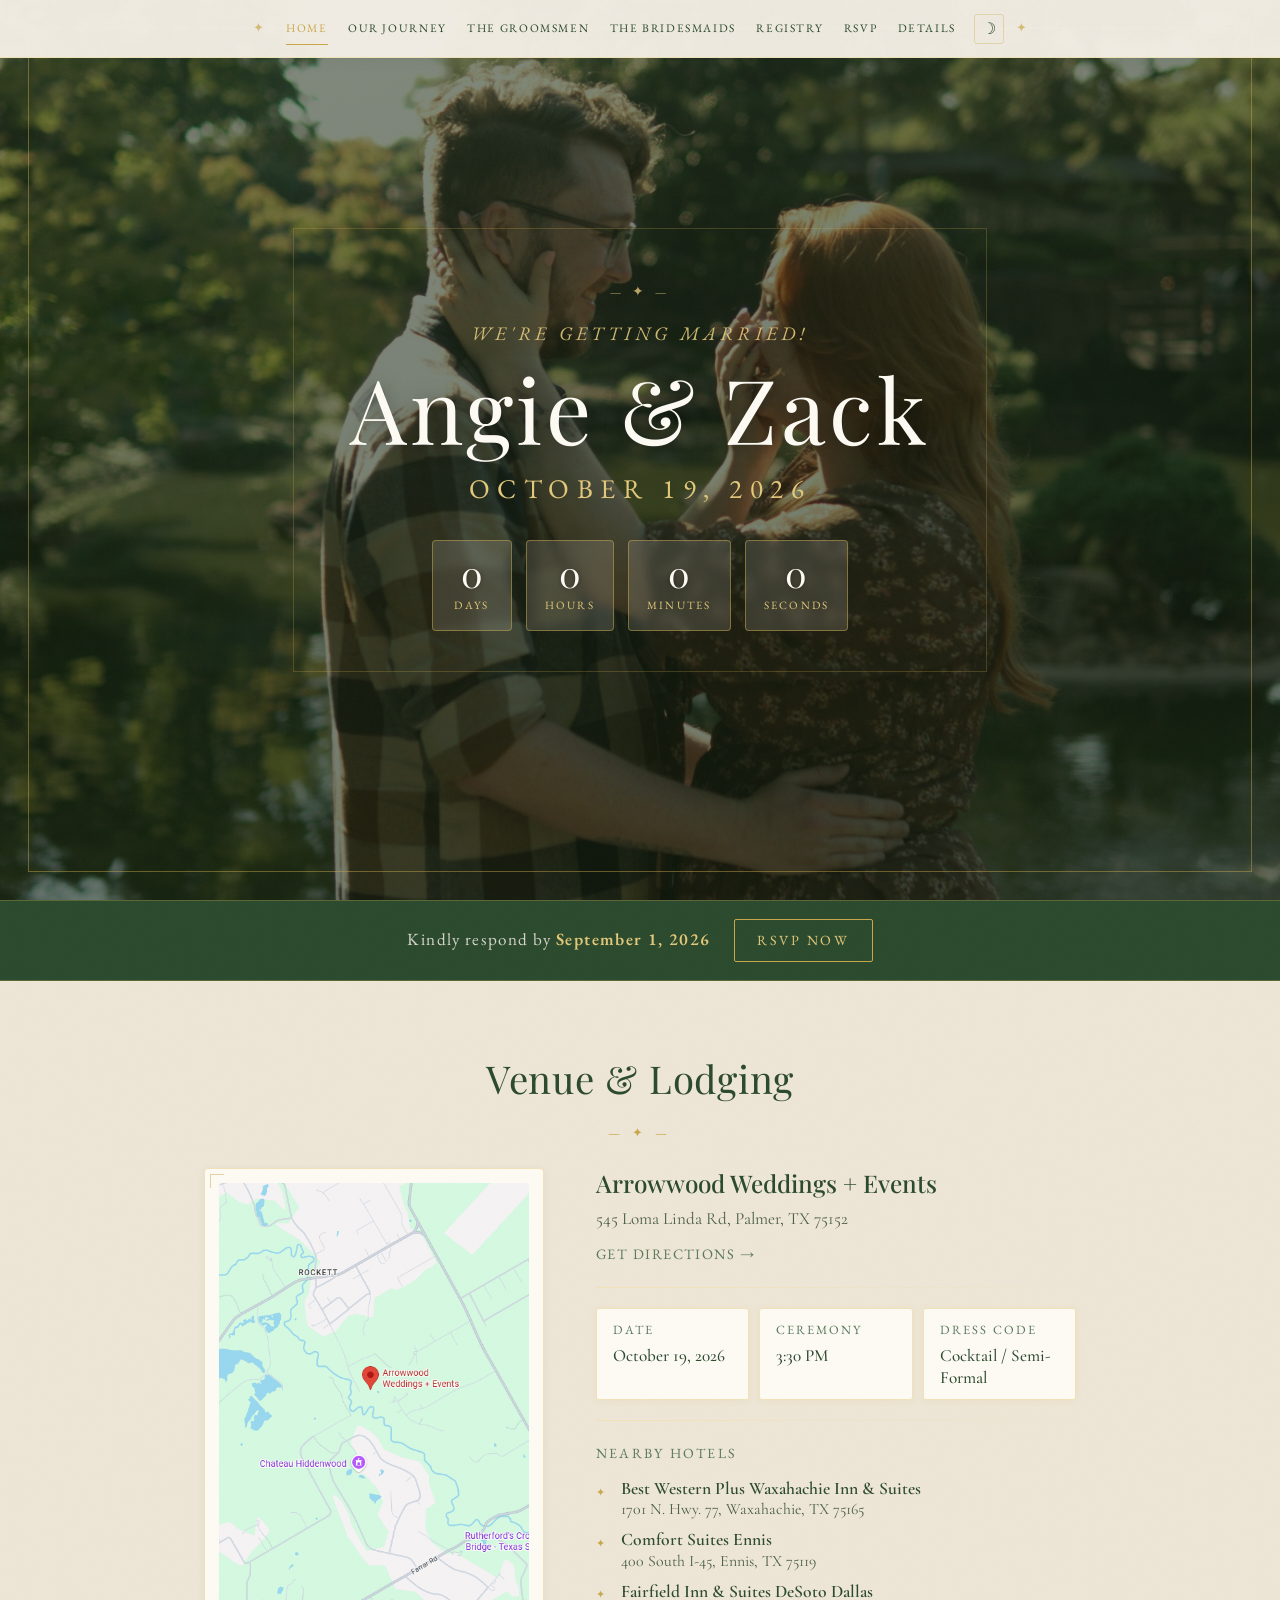
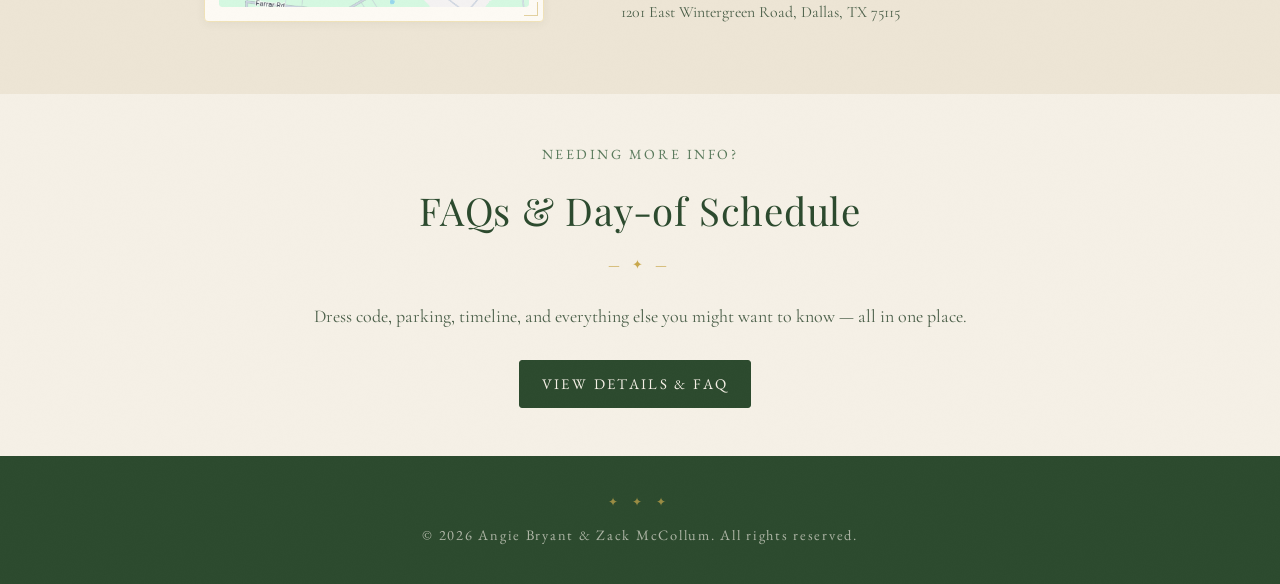
==== index.html @ 4ee0bdac "Add files via upload" ====
<!DOCTYPE html>
<html lang="en">
<head>
  <meta charset="UTF-8">
  <meta name="viewport" content="width=device-width, initial-scale=1.0">
  <link rel="icon" href="data:image/svg+xml,%3Csvg xmlns='http://www.w3.org/2000/svg' viewBox='0 0 32 32'%3E%3Crect x='9' y='9' width='14' height='14' rx='1' transform='rotate(45 16 16)' fill='%23C9A84C'/%3E%3C/svg%3E" type="image/svg+xml">

  <title>Angie &amp; Zack — Home</title>
  <script>try{var s=localStorage.getItem("theme"),q=window.matchMedia("(prefers-color-scheme: dark)").matches?"dark":"light";document.documentElement.setAttribute("data-theme",s||q);}catch(e){}</script>
  <link rel="stylesheet" href="style.css">
  <script src="script.js" defer></script>
</head>
<body>
  <!-- Navigation -->
    <nav id="main-nav">
    <button class="nav-hamburger" id="nav-hamburger" aria-label="Open menu" aria-expanded="false">
      <span></span><span></span><span></span>
    </button>
    <div class="nav-links" id="nav-links">
      <a href="index.html" class="active">Home</a>
      <a href="our-journey.html">Our Journey</a>
      <a href="groomsmen.html">The Groomsmen</a>
      <a href="bridesmaids.html">The Bridesmaids</a>
      <a href="registry.html">Registry</a>
      <a href="rsvp.html">RSVP</a>
      <a href="details.html">Details</a>
    </div>
  </nav>

  <!-- Hero Section -->
  <section class="hero" style="background-image: url('Images/Main-Page.jpg');">
    <div class="hero-content">
      <h3>We're Getting Married!</h3>
      <h1>Angie &amp; Zack</h1>
      <h2>October 19, 2026</h2>
      <div class="countdown" data-countdown="2026-10-19T12:00:00-06:00">
        <div class="countdown-item"><span>0</span><small>Days</small></div>
        <div class="countdown-item"><span>0</span><small>Hours</small></div>
        <div class="countdown-item"><span>0</span><small>Minutes</small></div>
        <div class="countdown-item"><span>0</span><small>Seconds</small></div>
      </div>
    </div>
  </section>

  <!-- RSVP Nudge Banner -->
  <section class="rsvp-nudge reveal-on-scroll">
    <span class="rsvp-nudge-text">Kindly respond by <strong>September 1, 2026</strong></span>
    <a href="rsvp.html" class="rsvp-nudge-btn">RSVP Now</a>
  </section>

  <!-- Venue & Lodging Section -->
  <section class="section first-after-hero">
    <h2 class="section-title">Venue &amp; Lodging</h2>
    <div class="venue-container">

      <!-- Map -->
      <div class="venue-map reveal-on-scroll">
        <a href="https://www.google.com/maps/place/Arrowwood+Weddings+%2B+Events/@32.4610241,-96.7617876,17z/data=!4m6!3m5!1s0x864eeb15244c5e1d:0x95e11e4c4afe25a6!8m2!3d32.4610241!4d-96.7592127!16s%2Fg%2F11f8gkkggd?entry=ttu&g_ep=EgoyMDI1MTIwMi4wIKXMDSoASAFQAw%3D%3D" target="_blank" rel="noopener noreferrer">
          <img src="Images/Arrowwood-google-map.png" alt="Arrowwood Weddings + Events Map">
        </a>
      </div>

      <!-- Info -->
      <div class="venue-info">

        <!-- Venue name + address block -->
        <div class="venue-address-block reveal-on-scroll">
          <p class="venue-name">Arrowwood Weddings + Events</p>
          <p class="venue-address">545 Loma Linda Rd, Palmer, TX 75152</p>
          <a class="venue-directions" href="https://www.google.com/maps/place/Arrowwood+Weddings+%2B+Events/@32.4610241,-96.7617876,17z/data=!4m6!3m5!1s0x864eeb15244c5e1d:0x95e11e4c4afe25a6!8m2!3d32.4610241!4d-96.7592127!16s%2Fg%2F11f8gkkggd?entry=ttu&g_ep=EgoyMDI1MTIwMi4wIKXMDSoASAFQAw%3D%3D" target="_blank" rel="noopener noreferrer">Get Directions →</a>
        </div>

        <div class="venue-divider"></div>

        <!-- Quick-info pills -->
        <div class="venue-pills reveal-on-scroll">
          <div class="venue-pill">
            <span class="venue-pill-label">Date</span>
            <span class="venue-pill-value">October 19, 2026</span>
          </div>
          <div class="venue-pill">
            <span class="venue-pill-label">Ceremony</span>
            <span class="venue-pill-value">3:30 PM</span>
          </div>
          <div class="venue-pill">
            <span class="venue-pill-label">Dress Code</span>
            <span class="venue-pill-value">Cocktail / Semi-Formal</span>
          </div>
        </div>

        <div class="venue-divider"></div>

        <!-- Lodging -->
        <div class="reveal-on-scroll">
          <p class="venue-lodging-heading">Nearby Hotels</p>
          <ul class="lodging-list">
            <li><strong><a href="https://www.bestwestern.com/en_US/book/hotel-rooms.44698.html?iata=00170260&ssob=PSBM00199G&cid=PSBM00199G:google:Conversion_National_X_US_Google_BW_BW_BR_X_Consolidated_En_District5_TX_Primary:best%20western%20plus%20waxahachie%20inn%20%26%20suites&gclsrc=aw.ds&gad_source=1&gad_campaignid=21226518934&gbraid=0AAAAAD-tl1hQ0hjczZ_q8GGsvb0soOebE&gclid=Cj0KCQjw1ZjOBhCmARIsADDuFTBlnRpzpNIwo07-kJjhLWLzqJIK8FgcUiiLyhSb31mb3SZ5PO3JiVwaAhOpEALw_wcB" target="_blank" rel="noopener noreferrer">Best Western Plus Waxahachie Inn &amp; Suites</a></strong><span class="lodging-address">1701 N. Hwy. 77, Waxahachie, TX 75165</span></li>
            <li><strong><a href="https://www.choicehotels.com/texas/ennis/comfort-suites-hotels/txa54?gad_campaignid=22193625516&gad_source=1&gal=undefined&gclid=Cj0KCQjw1ZjOBhCmARIsADDuFTDCRQBfKruBmAhdIc8vo8Jh89C2TajxkvKu5rK1HDcD_XoWZXB74ZcaArUOEALw_wcB&gmp=MetaAd&gpa=GPADSMFLX&hmGUID=61ca8c9c-d081-4acc-b399-5b5ab8f36904&mc=HAGOHPUS&meta=PMFGPADUSSMFLX_TXA54_localuniversal_US_1_desktop_2026-03-30_default_22193625516__paid&pmf=hpagoogle&product=localuniversal&adults=2&checkInDate=2026-03-30&checkOutDate=2026-03-31&ratePlanCode=SMFLX" target="_blank" rel="noopener noreferrer">Comfort Suites Ennis</a></strong><span class="lodging-address">400 South I‑45, Ennis, TX 75119</span></li>
            <li><strong><a href="https://www.marriott.com/en-us/hotels/dalef-fairfield-inn-and-suites-desoto-dallas-south/overview/?scid=f2ae0541-1279-4f24-b197-a979c79310b0" target="_blank" rel="noopener noreferrer">Fairfield Inn &amp; Suites DeSoto Dallas</a></strong><span class="lodging-address">1201 East Wintergreen Road, Dallas, TX 75115</span></li>
          </ul>
        </div>

      </div>
    </div>
  </section>

  <!-- Details CTA -->
  <section class="section reveal-on-scroll" style="text-align:center; padding: 48px 24px;">
    <p style="font-family:var(--font-accent);font-size:0.78rem;letter-spacing:0.18em;text-transform:uppercase;color:var(--forest-light);margin:0 0 10px;">Needing more info?
    
    </p>
    <h2 class="section-title" style="margin-bottom:0;">FAQs &amp; Day-of Schedule</h2>
    <p style="max-width:800px;margin:16px auto 28px;color:var(--ink-soft);font-size:1rem;line-height:1.8;">Dress code, parking, timeline, and everything else you might want to know — all in one place.</p>
    <a href="details.html" class="btn">View Details &amp; FAQ</a>
  </section>

  <!-- Footer -->
  <footer>
    © 2026 Angie Bryant &amp; Zack McCollum. All rights reserved.
  </footer>
  <button class="back-to-top" id="back-to-top" aria-label="Back to top">&#8679;</button>
</body>
</html>
---- style.css ----
/* ═══════════════════════════════════════════════════════════════
   Angie & Zack — Redesigned Style Sheet
   Aesthetic: Vintage Botanical Wedding · Art Deco · Ivory & Forest
   ═══════════════════════════════════════════════════════════════ */

/* ── Google Fonts ─────────────────────────────────────────────── */
@import url('https://fonts.googleapis.com/css2?family=Cormorant+Garamond:ital,wght@0,300;0,400;0,500;0,600;1,300;1,400;1,500&family=Playfair+Display:ital,wght@0,400;0,500;1,400;1,500&family=EB+Garamond:ital,wght@0,400;0,500;1,400&display=swap');

/* ── Design Tokens ────────────────────────────────────────────── */
:root {
  /* Core palette — matches invite */
  --ivory:        #F5F0E6;
  --ivory-mid:    #EDE5D5;
  --ivory-deep:   #E2D9C4;
  --forest:       #2C4A2E;
  --forest-mid:   #3A5F3C;
  --forest-light: #5A7A5C;
  --sage:         #8AA68C;
  --sage-pale:    #C2D4C3;
  --gold:         #C9A84C;
  --gold-light:   #E2C87A;
  --gold-pale:    #F0E2B8;
  --ink:          #22321E;
  --ink-soft:     #4A5E48;
  --white:        #FDFAF4;

  /* Typography */
  --font-display: 'Playfair Display', Georgia, serif;
  --font-body:    'Cormorant Garamond', Georgia, serif;
  --font-accent:  'EB Garamond', Georgia, serif;

  /* Memory grid cell size */
  --mem: clamp(105px, 11vw, 145px);
}

/* ── Theme Transition ─────────────────────────────────────────── */
html.theme-transitioning body,
html.theme-transitioning nav,
html.theme-transitioning .nav-links,
html.theme-transitioning footer,
html.theme-transitioning .rsvp-nudge,
html.theme-transitioning .section,
html.theme-transitioning .venue-pill,
html.theme-transitioning .venue-map,
html.theme-transitioning .profile-img-frame,
html.theme-transitioning .back-to-top,
html.theme-transitioning .person-card,
html.theme-transitioning .feature-card,
html.theme-transitioning .memory-cell,
html.theme-transitioning .registry-iframe-container,
html.theme-transitioning .info-bubble,
html.theme-transitioning .faq-item,
html.theme-transitioning .countdown-item,
html.theme-transitioning .hero,
html.theme-transitioning .hero::before {
  transition: background 0.4s ease, color 0.4s ease,
              border-color 0.4s ease, box-shadow 0.4s ease !important;
}

/* ── Dark Mode Tokens ─────────────────────────────────────────── */
html[data-theme="dark"] {
  --ivory:        #1A1F1A;
  --ivory-mid:    #212621;
  --ivory-deep:   #272D27;
  --forest:       #A8C5AA;
  --forest-mid:   #8DAF8F;
  --forest-light: #7A9E7C;
  --sage:         #5A7A5C;
  --sage-pale:    #2E3E2F;
  --gold:         #C9A84C;
  --gold-light:   #E2C87A;
  --gold-pale:    #3A3020;
  --ink:          #E8E4D8;
  --ink-soft:     #B8B0A0;
  --white:        #222822;
}

/* Dark mode nav background */
html[data-theme="dark"] nav {
  background: rgba(26, 31, 26, 0.97);
}
html[data-theme="dark"] .nav-links {
  background: rgba(26, 31, 26, 0.99);
}
html[data-theme="dark"] nav::before {
  color: var(--forest);
}
html[data-theme="dark"] .nav-hamburger span {
  background: var(--forest);
}
html[data-theme="dark"] .hero::before {
  background: linear-gradient(160deg, rgba(10,16,10,0.65) 0%, rgba(6,10,6,0.72) 100%);
}
html[data-theme="dark"] footer {
  background: #111411;
}
html[data-theme="dark"] .rsvp-nudge {
  background: #111411;
  border-color: rgba(201, 168, 76, 0.2);
}
html[data-theme="dark"] .venue-pill,
html[data-theme="dark"] .venue-map,
html[data-theme="dark"] .profile-img-frame {
  background: var(--white);
}
html[data-theme="dark"] .back-to-top {
  background: var(--white);
  border-color: rgba(201, 168, 76, 0.35);
}
html[data-theme="dark"] .back-to-top:hover {
  background: var(--gold);
  color: #1A1F1A;
}

/* Keep hero text ivory in dark mode — unaffected by token overrides */
html[data-theme="dark"] .hero,
html[data-theme="dark"] .hero h1,
html[data-theme="dark"] .hero h2,
html[data-theme="dark"] .hero h3,
html[data-theme="dark"] .hero .hero-content::before,
html[data-theme="dark"] .countdown-item span {
  color: #F5F0E6;
}
html[data-theme="dark"] .hero h2,
html[data-theme="dark"] .hero h3,
html[data-theme="dark"] .hero .hero-content::before {
  color: var(--gold-light);
}

/* ── Dark Mode Toggle Button ──────────────────────────────────── */
.theme-toggle {
  background: none;
  border: 1px solid rgba(201, 168, 76, 0.35);
  border-radius: 3px;
  cursor: pointer;
  width: 30px;
  height: 30px;
  display: flex;
  align-items: center;
  justify-content: center;
  color: var(--forest);
  font-size: 0.9rem;
  transition: background 0.2s, color 0.2s, border-color 0.2s;
  flex-shrink: 0;
  padding: 0;
  margin-left: 8px;
}
.theme-toggle:hover {
  background: var(--gold-pale);
  border-color: var(--gold);
  color: var(--gold);
}
@media (max-width: 820px) {
  .theme-toggle { order: 3; }
}

/* ── Reset & Base ─────────────────────────────────────────────── */
*, *::before, *::after { box-sizing: border-box; }

html, body {
  margin: 0; padding: 0;
  background: var(--ivory);
  color: var(--ink);
  font-family: var(--font-body);
  font-size: 18px;
  line-height: 1.75;
}

/* Subtle paper texture overlay on body */
body::before {
  content: '';
  position: fixed;
  inset: 0;
  background-image:
    url("data:image/svg+xml,%3Csvg xmlns='http://www.w3.org/2000/svg' width='300' height='300'%3E%3Cfilter id='n'%3E%3CfeTurbulence type='fractalNoise' baseFrequency='0.9' numOctaves='4' stitchTiles='stitch'/%3E%3CfeColorMatrix type='saturate' values='0'/%3E%3C/filter%3E%3Crect width='300' height='300' filter='url(%23n)' opacity='0.03'/%3E%3C/svg%3E");
  pointer-events: none;
  z-index: 999;
  opacity: 0.4;
}

/* ── Botanical SVG Decorators (reusable via pseudo-elements) ──── */
/* Thin gold rule used throughout */
.gold-rule {
  display: block;
  width: 180px;
  height: 1px;
  background: linear-gradient(to right, transparent, var(--gold), transparent);
  margin: 0 auto;
}

/* ── Navigation ───────────────────────────────────────────────── */
nav {
  position: fixed;
  top: 0; left: 0; right: 0;
  display: flex;
  gap: 0;
  align-items: center;
  justify-content: center;
  padding: 0 20px;
  height: 58px;
  background: rgba(245, 240, 230, 0.96);
  border-bottom: 1px solid var(--gold-pale);
  z-index: 50;
  box-shadow: 0 2px 16px rgba(44, 74, 46, 0.08);
}

/* Decorative vine motif flanking nav */
nav::before, nav::after {
  content: '✦';
  color: var(--gold);
  font-size: 0.7rem;
  opacity: 0.7;
  flex-shrink: 0;
  padding: 0 12px;
}

/* Desktop: hide the hamburger */
.nav-hamburger { display: none; }

/* Nav links wrapper — desktop: inline flex */
.nav-links {
  display: flex;
  align-items: center;
  gap: 0;
}

nav a {
  color: var(--forest);
  text-decoration: none;
  font-family: var(--font-accent);
  font-size: clamp(0.62rem, 0.9vw, 0.82rem);
  letter-spacing: 0.14em;
  text-transform: uppercase;
  padding: 8px clamp(4px, 0.8vw, 14px);
  transition: color 0.2s ease;
  position: relative;
  white-space: nowrap;
}

nav a::after {
  content: '';
  position: absolute;
  bottom: 2px;
  left: clamp(4px, 0.8vw, 14px);
  right: clamp(4px, 0.8vw, 14px);
  height: 1px;
  background: var(--gold);
  transform: scaleX(0);
  transition: transform 0.25s ease;
  transform-origin: center;
}

nav a:hover { color: var(--gold); }
nav a:hover::after { transform: scaleX(1); }
nav a.active { color: var(--gold); }
nav a.active::after { transform: scaleX(1); }

/* ── Hamburger Button ─────────────────────────────────────────── */
.nav-hamburger {
  background: none;
  border: none;
  cursor: pointer;
  padding: 6px;
  flex-direction: column;
  gap: 5px;
  z-index: 60;
}

.nav-hamburger span {
  display: block;
  width: 24px;
  height: 1.5px;
  background: var(--forest);
  transition: transform 0.3s ease, opacity 0.3s ease, background 0.2s;
  transform-origin: center;
}

.nav-hamburger[aria-expanded="true"] span:nth-child(1) {
  transform: translateY(6.5px) rotate(45deg);
}
.nav-hamburger[aria-expanded="true"] span:nth-child(2) {
  opacity: 0;
}
.nav-hamburger[aria-expanded="true"] span:nth-child(3) {
  transform: translateY(-6.5px) rotate(-45deg);
}

/* ── Mobile Nav ───────────────────────────────────────────────── */
@media (max-width: 820px) {
  /* Hide flanking ornaments on mobile — they push layout */
  nav::before, nav::after { display: none; }

  /* Nav becomes a positioning container */
  nav {
    justify-content: space-between;
    padding: 0 18px;
  }

  /* Logo / brand name in place of ornaments */
  nav::before {
    display: block;
    content: 'A & Z';
    font-family: var(--font-display);
    font-size: 1rem;
    color: var(--forest);
    letter-spacing: 0.12em;
    padding: 0;
    opacity: 1;
  }

  /* Show hamburger */
  .nav-hamburger {
    display: flex;
    order: 2;
  }

  /* Links panel — hidden by default, slides down */
  .nav-links {
    display: flex;
    flex-direction: column;
    align-items: center;
    gap: 0;
    position: absolute;
    top: 58px;
    left: 0; right: 0;
    background: rgba(245, 240, 230, 0.98);
    border-bottom: 1px solid var(--gold-pale);
    box-shadow: 0 8px 24px rgba(44, 74, 46, 0.12);
    max-height: 0;
    overflow: hidden;
    transition: max-height 0.35s ease;
    padding: 0 18px;
  }

  .nav-links.open {
    max-height: 480px;
    padding: 8px 18px 14px;
  }

  nav a {
    width: 100%;
    padding: 8px 0;
    font-size: 0.88rem;
    border-bottom: 1px solid var(--gold-pale);
    text-align: center !important;
    display: block;
  }

  nav a:last-child { border-bottom: none; }

  nav a::after {
    bottom: 8px;
    left: 50%;
    right: auto;
    transform: scaleX(0) translateX(-50%);
    transform-origin: center;
    width: 60%;
  }

  nav a:hover::after,
  nav a.active::after {
    transform: scaleX(1) translateX(-50%);
  }
}

/* ── Hero Section ─────────────────────────────────────────────── */
.hero {
  position: relative;
  min-height: 100vh;
  background-position: center 20%;
  background-size: cover;
  background-repeat: no-repeat;
  display: flex;
  align-items: center;
  justify-content: center;
  color: var(--white);
  text-align: center;
  overflow: hidden;
}

/* Darkened overlay — warm tinted, not flat black */
.hero::before {
  content: '';
  position: absolute;
  inset: 0;
  background: linear-gradient(
    160deg,
    rgba(28, 44, 20, 0.55) 0%,
    rgba(20, 32, 14, 0.62) 100%
  );
  z-index: 1;
}

/* Decorative geometric gold border — matches invite's beveled frame */
.hero::after {
  content: '';
  position: absolute;
  inset: 28px;
  border: 1px solid rgba(201, 168, 76, 0.45);
  z-index: 2;
  pointer-events: none;
}

.hero .hero-content {
  position: relative;
  z-index: 3;
  padding: 24px 40px;
  /* Inner refined box — double-border art deco frame */
  outline: 1px solid rgba(201, 168, 76, 0.25);
  outline-offset: 16px;
}

/* Small decorative label above names */
.hero h3 {
  font-family: var(--font-accent);
  font-weight: 400;
  font-style: italic;
  font-size: clamp(0.85rem, 1.5vw, 1.1rem);
  letter-spacing: 0.22em;
  text-transform: uppercase;
  margin: 0 0 10px;
  color: var(--gold-light);
  opacity: 0.9;
}

/* Main couple name */
.hero h1 {
  font-family: var(--font-display);
  font-weight: 400;
  font-size: clamp(2.8rem, 7vw, 6.5rem);
  letter-spacing: 0.04em;
  margin: 0 0 10px;
  line-height: 1.05;
  text-shadow: 0 2px 20px rgba(0,0,0,0.35);
}

/* Date / subheading */
.hero h2 {
  font-family: var(--font-accent);
  font-weight: 400;
  font-size: clamp(1rem, 2.2vw, 1.5rem);
  letter-spacing: 0.28em;
  text-transform: uppercase;
  margin: 0;
  color: var(--gold-light);
}

/* Gold divider between names and date */
.hero .hero-content::before {
  content: '— ✦ —';
  display: block;
  color: var(--gold-light);
  font-size: 0.75rem;
  letter-spacing: 0.3em;
  margin: 12px 0;
  opacity: 0.8;
}

/* Countdown */
.countdown {
  display: flex;
  gap: 14px;
  justify-content: center;
  margin-top: 28px;
  flex-wrap: wrap;
}

.countdown-item {
  background: rgba(245, 240, 230, 0.14);
  border: 1px solid rgba(201, 168, 76, 0.5);
  border-radius: 4px;
  padding: 14px 18px;
  text-align: center;
  min-width: 80px;
  backdrop-filter: blur(4px);
}

.countdown-item span {
  font-family: var(--font-display);
  font-size: 2rem;
  font-weight: 400;
  display: block;
  line-height: 1;
  color: var(--white);
  text-shadow: 0 1px 4px rgba(0,0,0,0.3);
}

.countdown-item small {
  font-family: var(--font-accent);
  font-size: 0.62rem;
  letter-spacing: 0.2em;
  text-transform: uppercase;
  color: var(--gold-light);
  margin-top: 5px;
  display: block;
}

/* ── Page Header Hero (sub-pages, 60vh) ───────────────────────── */
.hero[style*="60vh"] {
  min-height: 0 !important;
}
.hero[style*="60vh"] h1 {
  font-size: clamp(2.2rem, 5vw, 4rem);
}

/* ── Sections ─────────────────────────────────────────────────── */
.section {
  padding: 72px 24px;
  background: var(--ivory);
  position: relative;
}

.section.first-after-hero { padding-top: 64px; }

/* Alternating ivory-mid tint */
.section:nth-child(even),
.section.alt {
  background: var(--ivory-mid);
}

/* Section title — elegant serif with flanking ornaments */
.section-title {
  font-family: var(--font-display);
  font-weight: 400;
  font-size: clamp(1.7rem, 3vw, 2.6rem);
  color: var(--forest);
  text-align: center;
  margin: 0 0 8px;
  letter-spacing: 0.02em;
}

/* Gold ornament + rule beneath section titles */
.section-title + * { /* any element directly after section-title */
  position: relative;
}

.section-title::after {
  content: '— ✦ —';
  display: block;
  color: var(--gold);
  font-size: 0.7rem;
  letter-spacing: 0.35em;
  margin: 10px auto 24px;
  font-family: var(--font-accent);
}

/* ── Venue & Lodging ──────────────────────────────────────────── */
.venue-container {
  display: flex;
  gap: 52px;
  align-items: stretch;
  justify-content: center;
  flex-wrap: wrap;
  max-width: 1060px;
  margin: 0 auto;
}

.venue-map {
  flex: 0 0 340px;
  width: 340px;
  border-radius: 4px;
  border: 1px solid var(--gold-pale);
  box-shadow: 0 2px 10px rgba(44, 74, 46, 0.06);
  position: relative;
  padding: 14px;
  background: var(--white);
  box-sizing: border-box;
}

/* Same gold corner accents as person-card */
.venue-map::before, .venue-map::after {
  content: '';
  position: absolute;
  width: 14px; height: 14px;
  border-color: rgba(201, 168, 76, 0.5);
  border-style: solid;
  pointer-events: none;
  z-index: 2;
}
.venue-map::before { top: 5px; left: 5px; border-width: 1px 0 0 1px; }
.venue-map::after  { bottom: 5px; right: 5px; border-width: 0 1px 1px 0; }

.venue-map a {
  display: block;
  width: 100%;
  height: 100%;
  overflow: hidden;
  border-radius: 3px;
}

.venue-map img {
  width: 100%;
  height: 100%;
  min-height: 300px;
  object-fit: cover;
  transition: transform 0.35s ease, filter 0.35s ease;
  display: block;
  border-radius: 3px;
}

.venue-map:hover img {
  transform: scale(1.04);
  filter: contrast(1.04) brightness(1.02);
}

.venue-info {
  flex: 1;
  min-width: 280px;
  max-width: 480px;
  display: flex;
  flex-direction: column;
  gap: 0;
  font-family: var(--font-body);
  font-size: 1rem;
  color: var(--ink);
  line-height: 1.8;
}

/* Venue name + address block */
.venue-address-block {
  display: flex;
  flex-direction: column;
  gap: 2px;
}

.venue-name {
  font-family: var(--font-display);
  font-size: 1.35rem;
  font-weight: 500;
  color: var(--forest);
  margin: 0;
  line-height: 1.3;
}

.venue-address {
  font-family: var(--font-body);
  font-size: 0.95rem;
  color: var(--ink-soft);
  margin: 4px 0 8px;
  line-height: 1.5;
}

.venue-directions {
  font-family: var(--font-accent);
  font-size: 0.8rem;
  letter-spacing: 0.1em;
  text-transform: uppercase;
  color: var(--forest-light);
  text-decoration: none;
  transition: color 0.2s;
  align-self: flex-start;
}
.venue-directions:hover { color: var(--gold); }

/* Thin gold divider */
.venue-divider {
  width: 100%;
  height: 1px;
  background: linear-gradient(to right, var(--gold-pale), transparent);
  margin: 20px 0;
}

/* Quick-info pills row */
.venue-pills {
  display: flex;
  flex-wrap: wrap;
  gap: 10px;
}

.venue-pill {
  display: flex;
  flex-direction: column;
  background: var(--white);
  border: 1px solid var(--gold-pale);
  border-radius: 3px;
  padding: 10px 16px;
  flex: 1;
  min-width: 110px;
  box-shadow: 0 1px 6px rgba(201, 168, 76, 0.08);
}

.venue-pill-label {
  font-family: var(--font-accent);
  font-size: 0.7rem;
  letter-spacing: 0.16em;
  text-transform: uppercase;
  color: var(--forest-light);
  margin-bottom: 3px;
}

.venue-pill-value {
  font-family: var(--font-body);
  font-size: 0.95rem;
  font-weight: 500;
  color: var(--forest);
  line-height: 1.3;
}

/* Lodging heading */
.venue-lodging-heading {
  font-family: var(--font-accent);
  font-size: 0.78rem;
  letter-spacing: 0.16em;
  text-transform: uppercase;
  color: var(--forest-light);
  margin: 0 0 12px;
}

.lodging-list {
  margin: 0;
  padding: 0;
  list-style: none;
  display: flex;
  flex-direction: column;
  gap: 10px;
}

.lodging-list li {
  position: relative;
  padding-left: 1.4em;
  display: flex;
  flex-direction: column;
  gap: 1px;
}

.lodging-list li::before {
  content: '✦';
  position: absolute;
  left: 0;
  color: var(--gold);
  font-size: 0.6rem;
  top: 0.45em;
}

.lodging-list strong {
  color: var(--forest);
  font-weight: 600;
  font-size: 0.98rem;
  line-height: 1.2;
  display: block;
}

.lodging-list strong a {
  color: var(--forest);
  text-decoration: none;
  transition: color 0.2s;
}
.lodging-list strong a:hover { color: var(--gold); }

.lodging-address {
  font-size: 0.88rem;
  color: var(--ink-soft);
  line-height: 1.2;
  display: block;
}

/* Mobile */
@media (max-width: 720px) {
  .hero { background-position: 52.5% 20%; }
  .venue-map { flex: 0 0 100%; width: 100%; height: 260px; }
  .venue-pills { gap: 8px; }
  .venue-pill { min-width: 90px; padding: 8px 12px; }
}

/* ── Buttons ──────────────────────────────────────────────────── */
.btn {
  display: inline-block;
  padding: 10px 22px;
  background: var(--forest);
  color: var(--ivory);
  border-radius: 3px;
  text-decoration: none;
  font-family: var(--font-accent);
  font-size: 0.82rem;
  letter-spacing: 0.16em;
  text-transform: uppercase;
  margin-right: 10px;
  transition: background 0.2s, color 0.2s;
  border: 1px solid var(--forest);
}
.btn:hover { background: var(--gold); border-color: var(--gold); color: var(--forest); }
.btn.outline { background: transparent; color: var(--forest); }
.btn.outline:hover { background: var(--forest); color: var(--ivory); }

/* ── Story / Profile sections ─────────────────────────────────── */
.story-section { max-width: 960px; margin: 0 auto; }

.people-intro {
  text-align: center;
  max-width: 820px;
  margin: 0 auto 22px;
  font-family: var(--font-body);
  font-size: 1.08rem;
  color: var(--ink-soft);
  line-height: 1.9;
}

.profile-section {
  display: flex;
  flex-wrap: wrap;
  gap: 40px;
  align-items: center;
  justify-content: center;
}

.profile-section img {
  width: 300px;
  max-width: 100%;
  border-radius: 3px;
  border: 1px solid var(--gold-pale);
  box-shadow: 0 2px 10px rgba(44, 74, 46, 0.06);
  flex-shrink: 0;
  object-fit: cover;
  position: relative;
}

/* Wrap profile images in a frame div for corner brackets */
.profile-img-frame {
  position: relative;
  display: inline-block;
  flex-shrink: 0;
  padding: 14px;
  background: var(--white);
  border: 1px solid var(--gold-pale);
  border-radius: 4px;
  box-shadow: 0 2px 10px rgba(44, 74, 46, 0.06);
  box-sizing: border-box;
}

.profile-img-frame img {
  display: block;
  width: 272px;
  max-width: 100%;
  border-radius: 3px;
  object-fit: cover;
}

.profile-img-frame::before, .profile-img-frame::after {
  content: '';
  position: absolute;
  width: 14px; height: 14px;
  border-color: rgba(201, 168, 76, 0.5);
  border-style: solid;
  pointer-events: none;
  z-index: 2;
}
.profile-img-frame::before { top: 5px; left: 5px; border-width: 1px 0 0 1px; }
.profile-img-frame::after  { bottom: 5px; right: 5px; border-width: 0 1px 1px 0; }

.profile-text {
  flex: 1;
  min-width: 260px;
  font-size: 1rem;
  line-height: 1.85;
  color: var(--ink-soft);
}

.profile-text p { margin: 0 0 1em; }
.text-right { text-align: right; }
.center-text { text-align: center; }

/* ── Feature Cards (Highlights) ───────────────────────────────── */
.highlights-feature {
  display: flex;
  justify-content: center;
  align-items: flex-start;
  gap: clamp(16px, 3vw, 36px);
  max-width: 1100px;
  margin: 10px auto 28px;
  flex-wrap: wrap;
}

.feature-card {
  display: flex;
  flex-direction: column;
  align-items: center;
  background: var(--white);
  border: 1px solid var(--gold-pale);
  border-radius: 4px;
  flex: 0 1 clamp(240px, 26vw, 400px);
  padding: 12px 12px 16px;
  text-align: center;
  cursor: pointer;
  overflow: hidden;
  transition: transform 0.22s ease, box-shadow 0.22s ease;
  box-shadow: 0 2px 12px rgba(44, 74, 46, 0.07);
  position: relative;
}

/* Gold corner accents on feature cards */
.feature-card::before, .feature-card::after {
  content: '';
  position: absolute;
  width: 16px; height: 16px;
  border-color: var(--gold-pale);
  border-style: solid;
}
.feature-card::before {
  top: 6px; left: 6px;
  border-width: 1px 0 0 1px;
}
.feature-card::after {
  bottom: 6px; right: 6px;
  border-width: 0 1px 1px 0;
}

.feature-card:hover {
  transform: translateY(-4px);
  box-shadow: 0 8px 24px rgba(44, 74, 46, 0.14);
}

/* ── Memory Grid ──────────────────────────────────────────────── */
.memory-grid {
  display: flex;
  flex-wrap: wrap;
  justify-content: center;
  gap: 14px;
  max-width: 1100px;
  margin: 0 auto;
}

.memory-cell {
  display: flex;
  flex-direction: column;
  align-items: center;
  background: var(--white);
  border: 1px solid var(--gold-pale);
  border-radius: 4px;
  width: var(--mem);
  padding: 6px 6px 9px;
  text-align: center;
  cursor: pointer;
  transition: transform 0.2s ease, box-shadow 0.2s ease;
  flex-shrink: 0;
  overflow: hidden;
  box-shadow: 0 1px 6px rgba(44, 74, 46, 0.06);
}

.memory-cell:hover {
  transform: scale(1.06);
  box-shadow: 0 6px 18px rgba(44, 74, 46, 0.14);
}

/* ── Shared photo frames ──────────────────────────────────────── */
.highlight-photo {
  width: 100%;
  aspect-ratio: 1/1;
  border-radius: 3px;
  overflow: hidden;
  background: var(--ivory-mid);
  flex-shrink: 0;
}
.highlight-photo img { width: 100%; height: 100%; object-fit: cover; object-position: center; display: block; }
.highlight-photo.no-photo { display: flex; align-items: center; justify-content: center; color: var(--sage); font-size: 0.72rem; min-height: 60px; }

.highlight-label {
  margin-top: 8px;
  font-family: var(--font-accent);
  font-size: 0.78rem;
  font-weight: 500;
  letter-spacing: 0.06em;
  color: var(--forest);
  line-height: 1.3;
}

/* ── People Grid (Bridesmaids / Groomsmen) ────────────────────── */
.people-grid {
  display: grid;
  grid-template-columns: repeat(5, 1fr);
  gap: 22px;
  max-width: 1100px;
  margin: 0 auto;
}

.person-card {
  background: var(--white);
  border: 1px solid var(--gold-pale);
  border-radius: 4px;
  display: flex;
  flex-direction: column;
  align-items: center;
  padding: 12px 12px 16px;
  cursor: pointer;
  transition: transform 0.22s ease, box-shadow 0.22s ease;
  overflow: hidden;
  box-shadow: 0 2px 10px rgba(44, 74, 46, 0.06);
  position: relative;
}

.person-card::before, .person-card::after {
  content: '';
  position: absolute;
  width: 14px; height: 14px;
  border-color: rgba(201, 168, 76, 0.5);
  border-style: solid;
  pointer-events: none;
}
.person-card::before { top: 5px; left: 5px; border-width: 1px 0 0 1px; }
.person-card::after  { bottom: 5px; right: 5px; border-width: 0 1px 1px 0; }

.person-card:hover {
  transform: translateY(-4px);
  box-shadow: 0 8px 22px rgba(44, 74, 46, 0.14);
}

/* Photo frame */
.person-card-photo {
  width: 100%;
  aspect-ratio: 3/4;
  border-radius: 3px;
  overflow: hidden;
  background: var(--ivory-mid);
  flex-shrink: 0;
}
.person-card-photo img { width: 100%; height: 100%; object-fit: cover; object-position: center; display: block; }
.person-card-photo.no-photo { display: flex; align-items: center; justify-content: center; color: var(--sage); font-size: 0.8rem; min-height: 100px; }

/* Name & title */
.person-card-info { display: flex; flex-direction: column; align-items: center; margin-top: 12px; gap: 4px; width: 100%; }
.person-name { font-family: var(--font-display); font-weight: 500; font-size: 1rem; color: var(--forest); text-align: center; line-height: 1.3; }
.person-title { font-family: var(--font-accent); font-weight: 400; font-style: italic; font-size: 0.8rem; color: var(--forest-light); text-align: center; line-height: 1.3; }

/* ── Person Lightbox ──────────────────────────────────────────── */
.person-lightbox {
  display: none;
  position: fixed;
  inset: 0;
  background: rgba(20, 32, 14, 0.88);
  z-index: 200;
  align-items: center;
  justify-content: center;
  padding: 24px;
}
.person-lightbox.open { display: flex; }

.person-lightbox-content {
  position: relative;
  display: flex;
  flex-direction: row;
  max-width: 820px;
  width: 100%;
  background: var(--ivory);
  border: 1px solid var(--gold-pale);
  border-radius: 4px;
  overflow: hidden;
  box-shadow: 0 12px 60px rgba(0,0,0,0.5);
  max-height: 90vh;
}

/* Decorative corner lines on lightbox */
.person-lightbox-content::before {
  content: '';
  position: absolute;
  inset: 8px;
  border: 1px solid rgba(201, 168, 76, 0.3);
  pointer-events: none;
  z-index: 1;
}

.person-lightbox-photo {
  flex: 0 0 300px;
  min-height: 360px;
  overflow: hidden;
  background: var(--ivory-deep);
}
.person-lightbox-photo img { width: 100%; height: 100%; object-fit: cover; object-position: center; display: block; }

.person-lightbox-text {
  flex: 1;
  padding: 40px 36px;
  display: flex;
  flex-direction: column;
  justify-content: center;
  overflow-y: auto;
  position: relative;
}

.person-lightbox-text h2 {
  font-family: var(--font-display);
  font-weight: 400;
  font-size: 2rem;
  margin: 0 0 4px;
  color: var(--forest);
}

.person-lightbox-text h4 {
  font-family: var(--font-accent);
  font-weight: 400;
  font-style: italic;
  font-size: 1rem;
  color: var(--forest-light);
  margin: 0 0 6px;
  letter-spacing: 0.04em;
}

/* Gold rule after title in lightbox */
.person-lightbox-text h4::after {
  content: '';
  display: block;
  width: 60px;
  height: 1px;
  background: linear-gradient(to right, var(--gold), transparent);
  margin-top: 14px;
}

.person-lightbox-text p {
  font-size: 1rem;
  line-height: 1.85;
  color: var(--ink-soft);
  margin: 14px 0 0;
}

/* ── Standard Lightbox (memory cells) ────────────────────────── */
.lightbox {
  display: none;
  position: fixed;
  inset: 0;
  background: rgba(20, 32, 14, 0.88);
  z-index: 200;
  align-items: center;
  justify-content: center;
  padding: 24px;
}
.lightbox.open { display: flex; }

.lightbox-content {
  position: relative;
  max-width: 760px;
  width: 100%;
  background: var(--ivory);
  border: 1px solid var(--gold-pale);
  border-radius: 4px;
  overflow: hidden;
  box-shadow: 0 12px 60px rgba(0,0,0,0.5);
  text-align: center;
}

.lightbox-img { width: 100%; max-height: 70vh; object-fit: contain; background: var(--ivory-deep); display: block; }
.lightbox-caption { padding: 16px 28px; margin: 0; font-size: 1rem; color: var(--ink); line-height: 1.7; font-family: var(--font-body); font-style: italic; }

/* Close button — shared */
.lightbox-close {
  position: absolute;
  top: 12px; right: 14px;
  background: rgba(44, 74, 46, 0.75);
  border: 1px solid rgba(201, 168, 76, 0.4);
  color: var(--ivory);
  font-size: 1.4rem;
  line-height: 1;
  width: 34px; height: 34px;
  border-radius: 2px;
  cursor: pointer;
  z-index: 10;
  transition: background 0.2s;
  font-family: var(--font-accent);
}
.lightbox-close:hover { background: rgba(201, 168, 76, 0.8); color: var(--forest); }

/* ── Registry ─────────────────────────────────────────────────── */
.registry-section p, .rsvp-section p { text-align: center; }

.registry-iframe-container {
  height: 80vh;
  max-width: 1100px;
  margin: 0 auto;
  background: var(--white);
  border: 1px solid var(--gold-pale);
  border-radius: 4px;
  overflow: visible;
  box-shadow: 0 2px 10px rgba(44, 74, 46, 0.06);
  position: relative;
  padding: 14px;
  box-sizing: border-box;
}
.registry-iframe-container::before,
.registry-iframe-container::after {
  content: '';
  position: absolute;
  width: 14px; height: 14px;
  border-color: rgba(201, 168, 76, 0.5);
  border-style: solid;
  pointer-events: none;
  z-index: 2;
}
.registry-iframe-container::before { top: 5px; left: 5px; border-width: 1px 0 0 1px; }
.registry-iframe-container::after  { bottom: 5px; right: 5px; border-width: 0 1px 1px 0; }
.registry-iframe-container iframe { width: 100%; height: 100%; border: none; display: block; border-radius: 3px; overflow: hidden; }

/* ── RSVP ─────────────────────────────────────────────────────── */
.rsvp-section { text-align: center; }

.qr-frame {
  display: flex;
  align-items: center;
  justify-content: center;
  background: var(--white);
  border: 1px solid var(--gold-pale);
  border-radius: 4px;
  aspect-ratio: 1/1;
  max-width: 220px;
  margin: 0 auto 16px;
  box-shadow: 0 2px 14px rgba(44, 74, 46, 0.08);
}

/* ── RSVP Nudge Banner ────────────────────────────────────────── */
.rsvp-nudge {
  display: flex;
  align-items: center;
  justify-content: center;
  gap: 24px;
  flex-wrap: wrap;
  padding: 18px 24px;
  background: var(--forest);
  border-top: 1px solid rgba(201, 168, 76, 0.3);
  border-bottom: 1px solid rgba(201, 168, 76, 0.3);
}

.rsvp-nudge-text {
  font-family: var(--font-accent);
  font-size: 0.95rem;
  letter-spacing: 0.08em;
  color: rgba(245, 240, 230, 0.85);
}

.rsvp-nudge-text strong {
  color: var(--gold-light);
  font-weight: 600;
}

.rsvp-nudge-btn {
  display: inline-block;
  padding: 8px 22px;
  background: transparent;
  border: 1px solid var(--gold);
  color: var(--gold-light);
  font-family: var(--font-accent);
  font-size: 0.78rem;
  letter-spacing: 0.18em;
  text-transform: uppercase;
  text-decoration: none;
  border-radius: 2px;
  transition: background 0.2s, color 0.2s;
  flex-shrink: 0;
}

.rsvp-nudge-btn:hover {
  background: var(--gold);
  color: var(--forest);
}

@media (max-width: 480px) {
  .rsvp-nudge { flex-direction: column; gap: 12px; text-align: center; }
}

/* ── Footer ───────────────────────────────────────────────────── */
footer {
  padding: 36px 20px;
  text-align: center;
  background: var(--forest);
  color: rgba(245, 240, 230, 0.65);
  font-family: var(--font-accent);
  font-size: 0.8rem;
  letter-spacing: 0.12em;
  position: relative;
}

footer::before {
  content: '✦  ✦  ✦';
  display: block;
  color: var(--gold);
  font-size: 0.65rem;
  letter-spacing: 0.5em;
  margin-bottom: 10px;
  opacity: 0.7;
}

/* ── Add to Calendar ──────────────────────────────────────────── */
.cal-buttons {
  display: flex;
  flex-direction: column;
  align-items: center;
  gap: 14px;
  margin-top: 48px;
}

.cal-label {
  font-family: var(--font-accent);
  font-size: 0.78rem;
  letter-spacing: 0.18em;
  text-transform: uppercase;
  color: var(--forest-light);
  margin: 0;
}

.cal-links {
  display: flex;
  gap: 12px;
  flex-wrap: wrap;
  justify-content: center;
}

.cal-btn {
  display: inline-block;
  padding: 9px 22px;
  background: transparent;
  border: 1px solid var(--gold);
  color: var(--forest);
  border-radius: 3px;
  font-family: var(--font-accent);
  font-size: 0.8rem;
  letter-spacing: 0.14em;
  text-transform: uppercase;
  text-decoration: none;
  transition: background 0.2s, color 0.2s;
}

.cal-btn:hover {
  background: var(--gold);
  color: var(--ivory);
}

/* ── Back to Top Button ───────────────────────────────────────── */
.back-to-top {
  position: fixed;
  bottom: 28px;
  right: 28px;
  width: 42px;
  height: 42px;
  background: var(--forest);
  border: 1px solid rgba(201, 168, 76, 0.45);
  border-radius: 3px;
  color: var(--gold-light);
  font-size: 1.1rem;
  line-height: 1;
  cursor: pointer;
  display: flex;
  align-items: center;
  justify-content: center;
  z-index: 100;
  opacity: 0;
  transform: translateY(10px);
  transition: opacity 0.3s ease, transform 0.3s ease, background 0.2s, color 0.2s;
  pointer-events: none;
  font-family: var(--font-accent);
}

.back-to-top.visible {
  opacity: 1;
  transform: translateY(0);
  pointer-events: auto;
}

.back-to-top:hover {
  background: var(--gold);
  color: var(--forest);
  border-color: var(--gold);
}

@media (max-width: 480px) {
  .back-to-top { bottom: 18px; right: 18px; width: 38px; height: 38px; }
}

/* ── Page Transitions ─────────────────────────────────────────── */
html {
  opacity: 0;
  transform: translateY(10px);
  transition: opacity 0.5s ease, transform 0.5s ease;
}
html.page-loaded {
  opacity: 1;
  transform: translateY(0);
}
html.page-fade-out {
  opacity: 0;
  transform: translateY(-8px);
  transition: opacity 0.26s ease, transform 0.26s ease;
}

/* ── Scroll Reveal ────────────────────────────────────────────── */
.reveal-on-scroll {
  opacity: 0;
  transform: translateY(20px);
  transition: opacity 0.65s ease, transform 0.65s ease;
  will-change: opacity, transform;
}
.reveal-on-scroll.visible {
  opacity: 1;
  transform: translateY(0);
}

/* ── Links in body copy ───────────────────────────────────────── */
a { color: var(--forest); transition: color 0.2s; }
a:hover { color: var(--gold); }

/* ── Responsive ───────────────────────────────────────────────── */
@media (max-width: 720px) {
  .hero::after { inset: 14px; }
  .profile-section { gap: 24px; }
  .profile-section img { width: 100%; max-width: 320px; }
  .people-grid { grid-template-columns: repeat(2, 1fr); gap: 14px; }
  .people-grid .person-card:last-child:nth-child(odd) { grid-column: 1 / -1; max-width: calc(50% - 7px); margin: 0 auto; }
  .person-lightbox-content { flex-direction: column; }
  .person-lightbox-photo { flex: 0 0 220px; min-height: 220px; }
  .highlights-feature { gap: 16px; }
  .feature-card { flex: 0 1 280px; }
}

@media (max-width: 480px) {
  .hero h1 { font-size: 2.5rem; }
  .countdown { gap: 8px; flex-wrap: nowrap; }
  .countdown-item { min-width: 0; flex: 1; padding: 8px 4px; }
  .countdown-item span { font-size: 1.4rem; }
  .countdown-item small { font-size: 0.54rem; letter-spacing: 0.1em; }
}

/* ── Groomsmen 6-col override support ────────────────────────── */
@media (min-width: 900px) {
  .people-grid[style*="repeat(6"] {
    max-width: 1320px !important;
  }
}

/* Force groomsmen back to 2 cols on mobile regardless of inline style */
@media (max-width: 720px) {
  .people-grid[style*="repeat(6"] {
    grid-template-columns: repeat(2, 1fr) !important;
    max-width: 100% !important;
  }
}
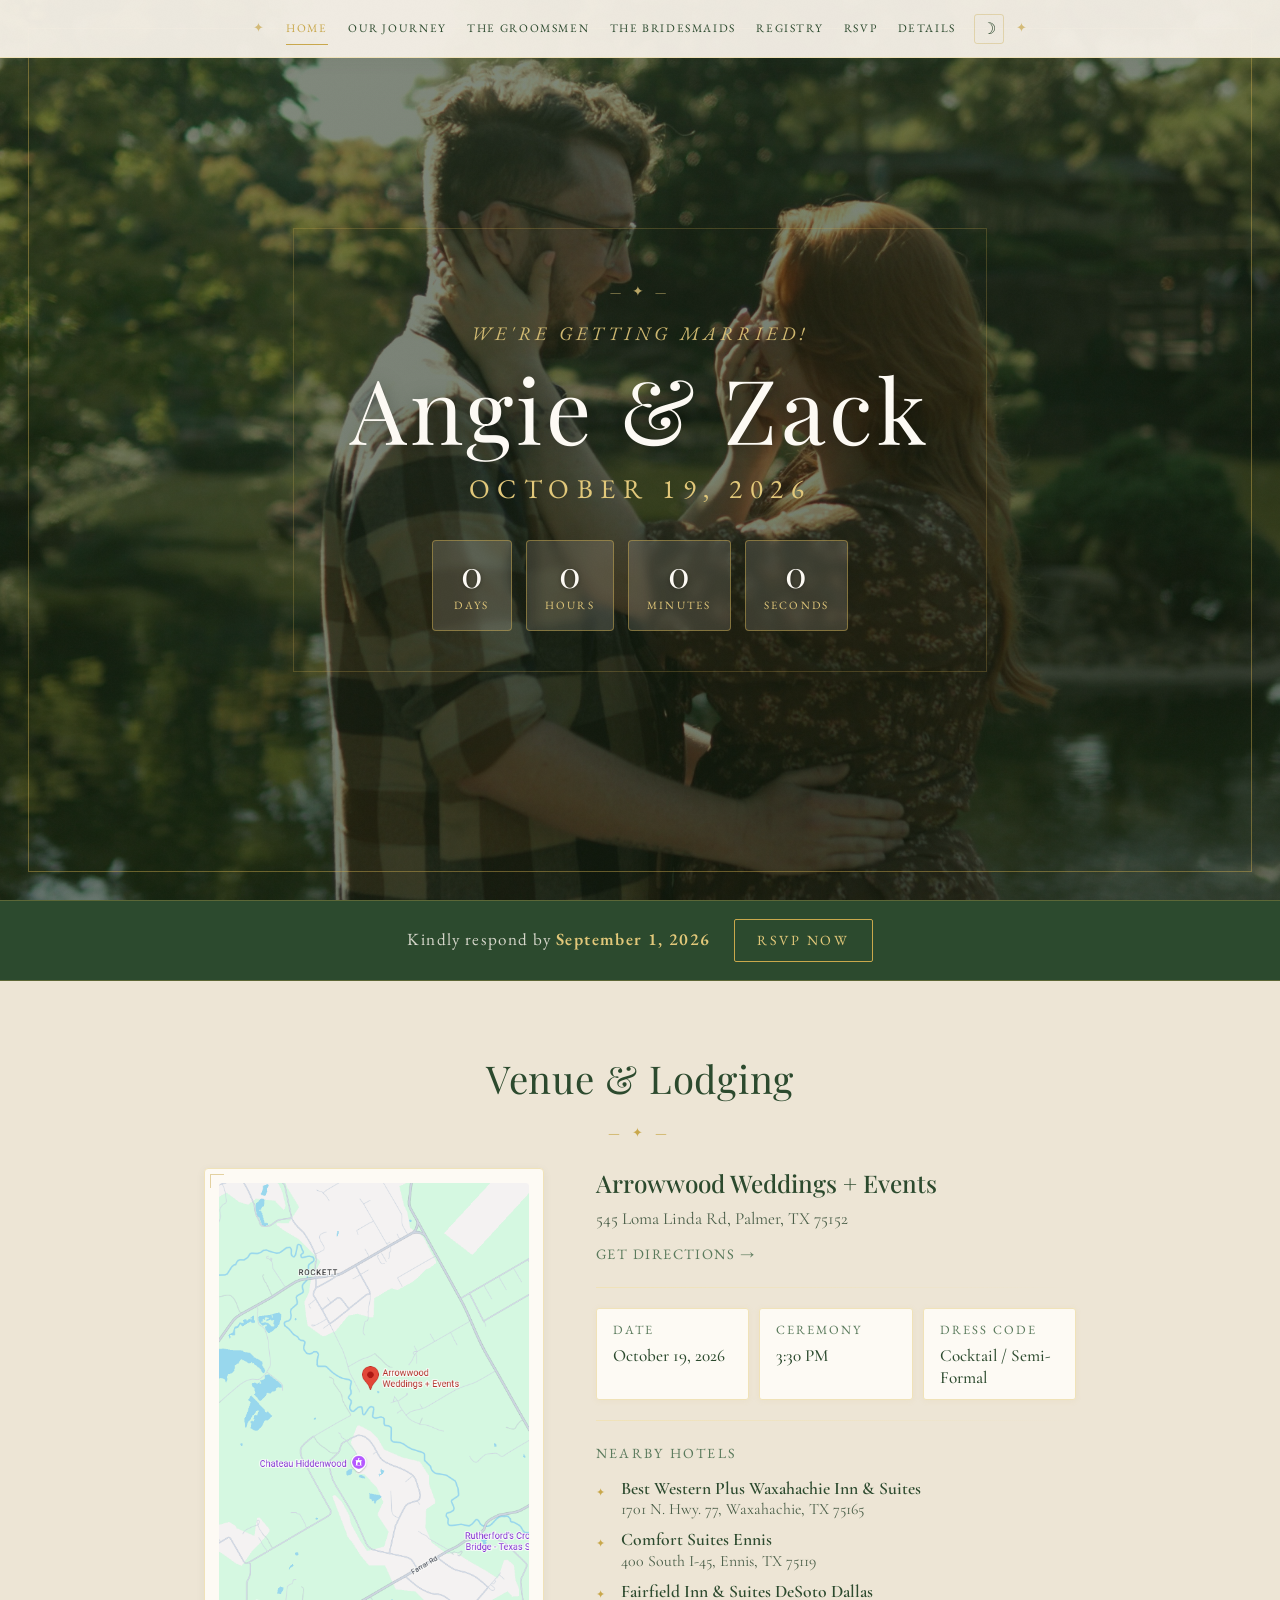
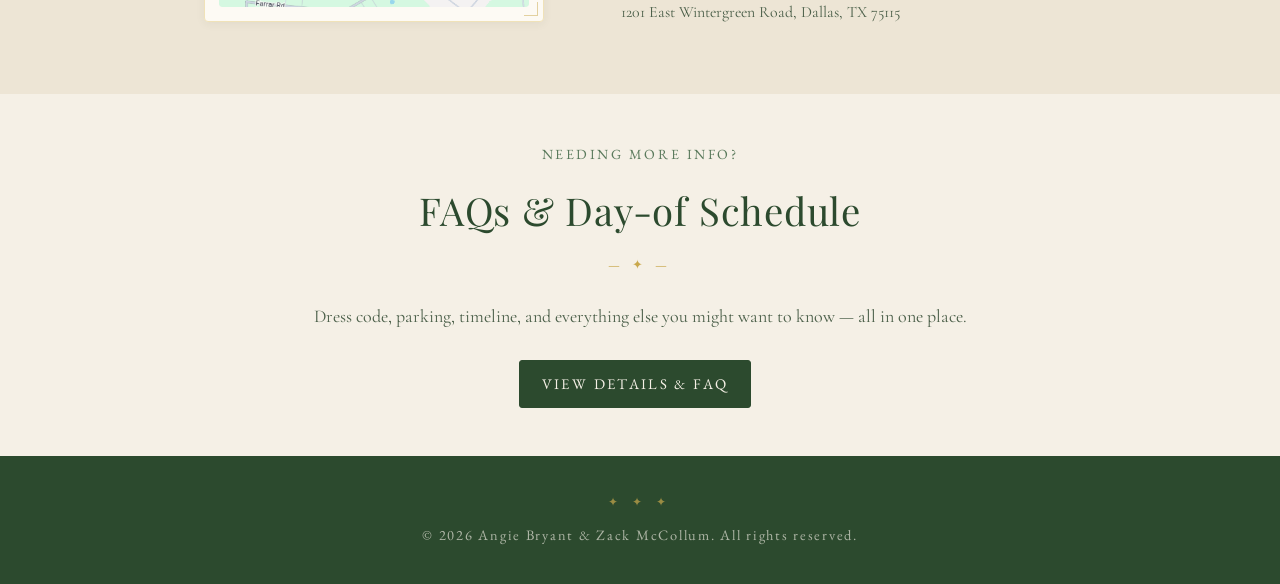
==== commit 4ef6e2c0: "Add files via upload" ====
--- a/index.html
+++ b/index.html
@@ -106,9 +106,7 @@
 
   <!-- Details CTA -->
   <section class="section reveal-on-scroll" style="text-align:center; padding: 48px 24px;">
-    <p style="font-family:var(--font-accent);font-size:0.78rem;letter-spacing:0.18em;text-transform:uppercase;color:var(--forest-light);margin:0 0 10px;">Needing more info?
-    
-    </p>
+    <p style="font-family:var(--font-accent);font-size:0.78rem;letter-spacing:0.18em;text-transform:uppercase;color:var(--forest-light);margin:0 0 10px;">Needing more info?</p>
     <h2 class="section-title" style="margin-bottom:0;">FAQs &amp; Day-of Schedule</h2>
     <p style="max-width:800px;margin:16px auto 28px;color:var(--ink-soft);font-size:1rem;line-height:1.8;">Dress code, parking, timeline, and everything else you might want to know — all in one place.</p>
     <a href="details.html" class="btn">View Details &amp; FAQ</a>
--- a/style.css
+++ b/style.css
@@ -1024,16 +1024,23 @@
 .person-lightbox {
   display: none;
   position: fixed;
-  inset: 0;
+  top: 0; left: 0;
+  width: 100%;
+  height: 100%;
   background: rgba(20, 32, 14, 0.88);
   z-index: 200;
+  /* Centering lives here on the overlay, NOT on the child */
   align-items: center;
   justify-content: center;
+  box-sizing: border-box;
   padding: 24px;
 }
-.person-lightbox.open { display: flex; }
+.person-lightbox.open {
+  display: flex;
+}
 
 .person-lightbox-content {
+  /* No position:fixed here — let the overlay flex-center it */
   position: relative;
   display: flex;
   flex-direction: row;
@@ -1044,7 +1051,8 @@
   border-radius: 4px;
   overflow: hidden;
   box-shadow: 0 12px 60px rgba(0,0,0,0.5);
-  max-height: 90vh;
+  max-height: calc(100vh - 48px);
+  flex-shrink: 0;
 }
 
 /* Decorative corner lines on lightbox */
@@ -1063,7 +1071,7 @@
   overflow: hidden;
   background: var(--ivory-deep);
 }
-.person-lightbox-photo img { width: 100%; height: 100%; object-fit: cover; object-position: center; display: block; }
+.person-lightbox-photo img { width: 100%; height: 100%; object-fit: cover; object-position: center top; display: block; }
 
 .person-lightbox-text {
   flex: 1;
@@ -1363,17 +1371,14 @@
 /* ── Page Transitions ─────────────────────────────────────────── */
 html {
   opacity: 0;
-  transform: translateY(10px);
-  transition: opacity 0.5s ease, transform 0.5s ease;
+  transition: opacity 0.5s ease;
 }
 html.page-loaded {
   opacity: 1;
-  transform: translateY(0);
 }
 html.page-fade-out {
   opacity: 0;
-  transform: translateY(-8px);
-  transition: opacity 0.26s ease, transform 0.26s ease;
+  transition: opacity 0.26s ease;
 }
 
 /* ── Scroll Reveal ────────────────────────────────────────────── */
@@ -1399,8 +1404,10 @@
   .profile-section img { width: 100%; max-width: 320px; }
   .people-grid { grid-template-columns: repeat(2, 1fr); gap: 14px; }
   .people-grid .person-card:last-child:nth-child(odd) { grid-column: 1 / -1; max-width: calc(50% - 7px); margin: 0 auto; }
-  .person-lightbox-content { flex-direction: column; }
-  .person-lightbox-photo { flex: 0 0 220px; min-height: 220px; }
+  .person-lightbox { padding: 16px; }
+  .person-lightbox-content { flex-direction: column; max-height: calc(100vh - 32px); overflow-y: auto; }
+  .person-lightbox-photo { flex: 0 0 220px; height: 220px; min-height: 0; width: 100%; }
+  .person-lightbox-text { padding: 24px 20px; }
   .highlights-feature { gap: 16px; }
   .feature-card { flex: 0 1 280px; }
 }
@@ -1426,4 +1433,4 @@
     grid-template-columns: repeat(2, 1fr) !important;
     max-width: 100% !important;
   }
-}
+}
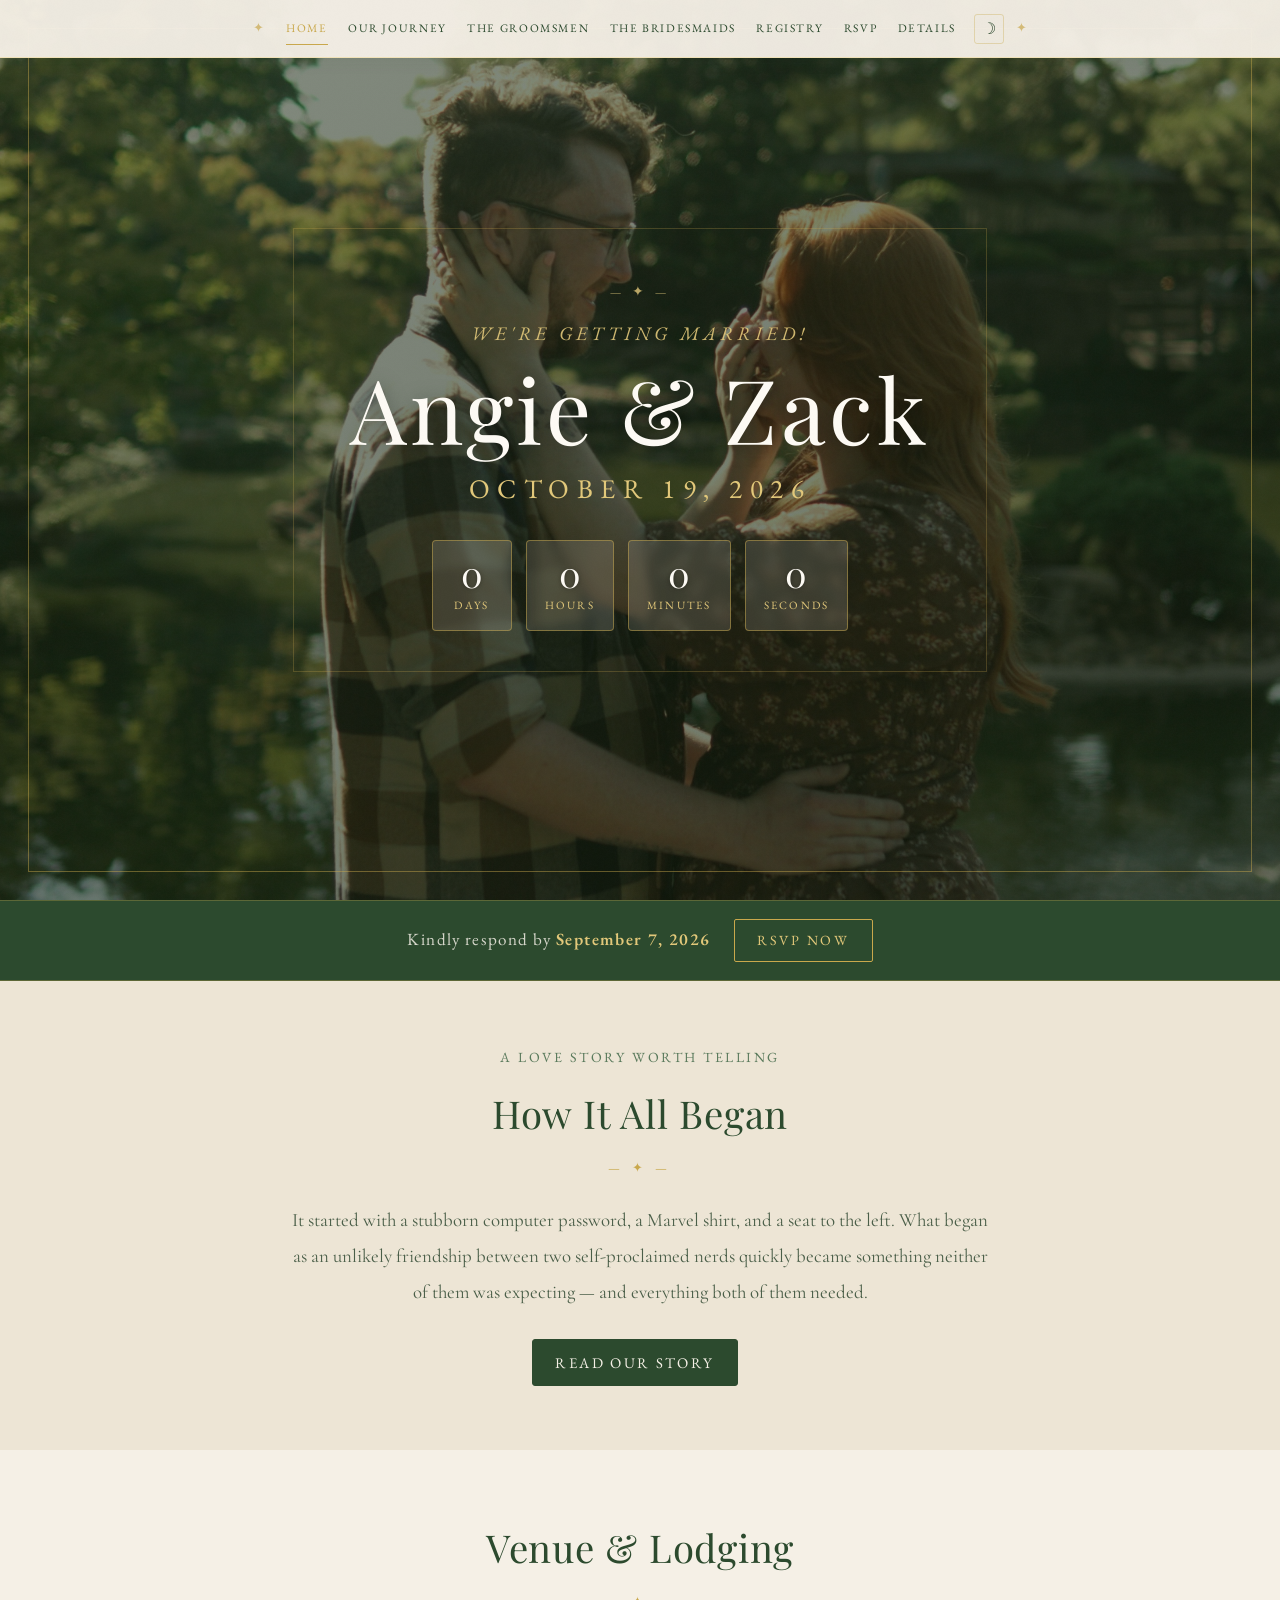
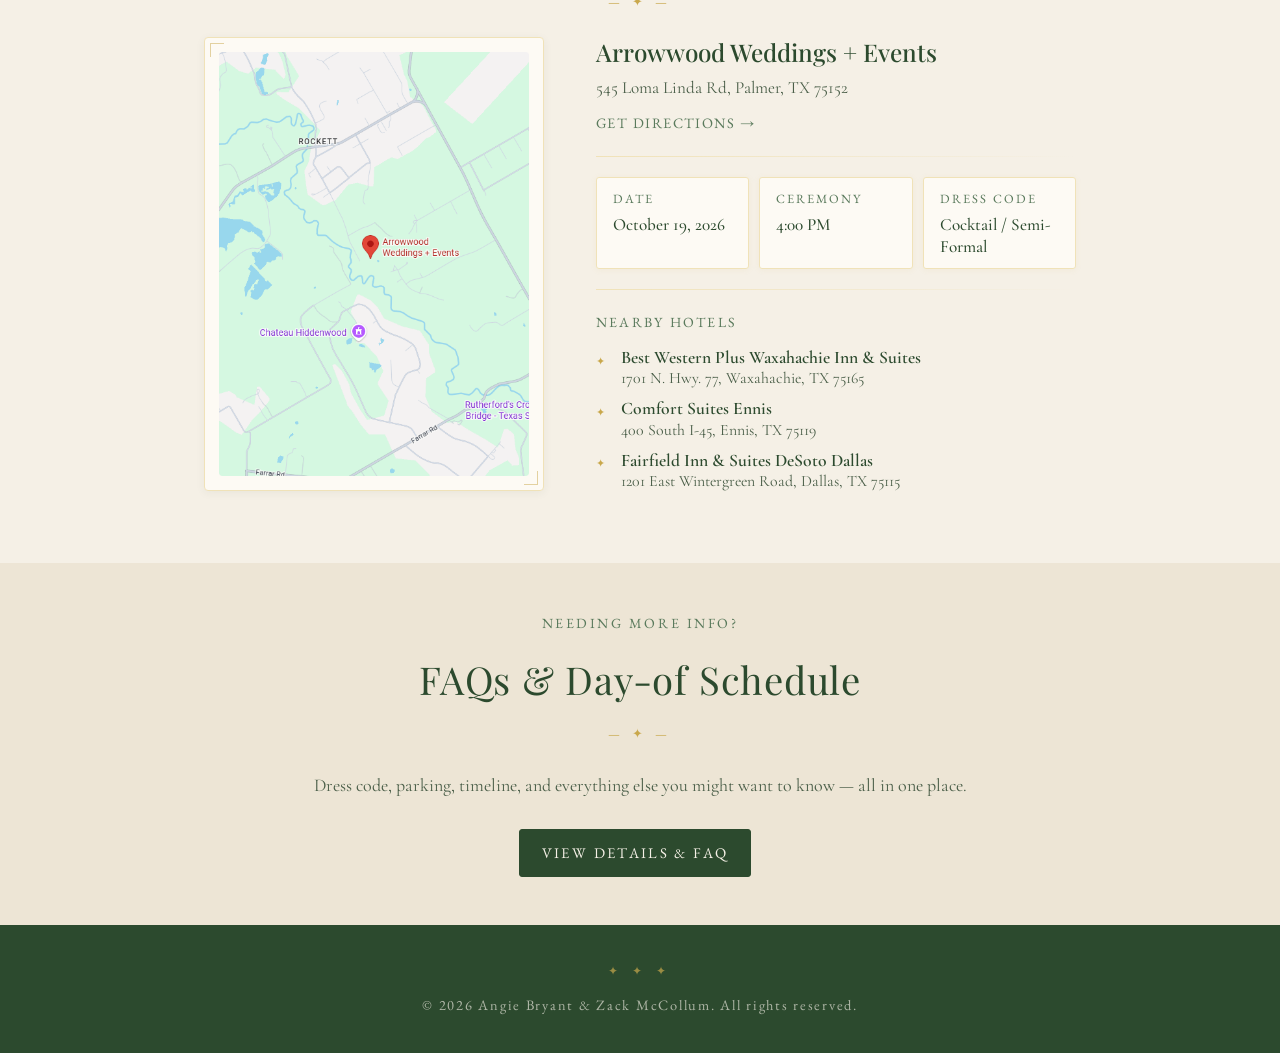
==== commit 7db998eb: "Add files via upload" ====
--- a/index.html
+++ b/index.html
@@ -6,6 +6,15 @@
   <link rel="icon" href="data:image/svg+xml,%3Csvg xmlns='http://www.w3.org/2000/svg' viewBox='0 0 32 32'%3E%3Crect x='9' y='9' width='14' height='14' rx='1' transform='rotate(45 16 16)' fill='%23C9A84C'/%3E%3C/svg%3E" type="image/svg+xml">
 
   <title>Angie &amp; Zack — Home</title>
+  <!-- Social / OG Preview -->
+  <meta property="og:type" content="website">
+  <meta property="og:title" content="Angie &amp; Zack — October 19, 2026">
+  <meta property="og:description" content="Join us as we celebrate our wedding! Ceremony begins at 4:00 PM at Arrowwood Weddings + Events, Palmer, TX.">
+  <meta property="og:image" content="Images/Main-Page.jpg">
+  <meta name="twitter:card" content="summary_large_image">
+  <meta name="twitter:title" content="Angie &amp; Zack — October 19, 2026">
+  <meta name="twitter:description" content="Join us as we celebrate our wedding! Ceremony begins at 4:00 PM at Arrowwood Weddings + Events, Palmer, TX.">
+  <meta name="twitter:image" content="Images/Main-Page.jpg">
   <script>try{var s=localStorage.getItem("theme"),q=window.matchMedia("(prefers-color-scheme: dark)").matches?"dark":"light";document.documentElement.setAttribute("data-theme",s||q);}catch(e){}</script>
   <link rel="stylesheet" href="style.css">
   <script src="script.js" defer></script>
@@ -33,7 +42,7 @@
       <h3>We're Getting Married!</h3>
       <h1>Angie &amp; Zack</h1>
       <h2>October 19, 2026</h2>
-      <div class="countdown" data-countdown="2026-10-19T12:00:00-06:00">
+      <div class="countdown" data-countdown="2026-10-19T16:00:00-05:00">
         <div class="countdown-item"><span>0</span><small>Days</small></div>
         <div class="countdown-item"><span>0</span><small>Hours</small></div>
         <div class="countdown-item"><span>0</span><small>Minutes</small></div>
@@ -44,8 +53,16 @@
 
   <!-- RSVP Nudge Banner -->
   <section class="rsvp-nudge reveal-on-scroll">
-    <span class="rsvp-nudge-text">Kindly respond by <strong>September 1, 2026</strong></span>
+    <span class="rsvp-nudge-text">Kindly respond by <strong>September 7, 2026</strong></span>
     <a href="rsvp.html" class="rsvp-nudge-btn">RSVP Now</a>
+  </section>
+
+  <!-- Our Story Teaser -->
+  <section class="section reveal-on-scroll" style="text-align:center; padding: 64px 24px;">
+    <p style="font-family:var(--font-accent);font-size:0.78rem;letter-spacing:0.18em;text-transform:uppercase;color:var(--forest-light);margin:0 0 10px;">A love story worth telling</p>
+    <h2 class="section-title">How It All Began</h2>
+    <p style="max-width:700px;margin:0 auto 28px;color:var(--ink-soft);font-size:1.05rem;line-height:1.9;">It started with a stubborn computer password, a Marvel shirt, and a seat to the left. What began as an unlikely friendship between two self-proclaimed nerds quickly became something neither of them was expecting — and everything both of them needed.</p>
+    <a href="our-journey.html" class="btn">Read Our Story</a>
   </section>
 
   <!-- Venue & Lodging Section -->
@@ -80,7 +97,7 @@
           </div>
           <div class="venue-pill">
             <span class="venue-pill-label">Ceremony</span>
-            <span class="venue-pill-value">3:30 PM</span>
+            <span class="venue-pill-value">4:00 PM</span>
           </div>
           <div class="venue-pill">
             <span class="venue-pill-label">Dress Code</span>
--- a/style.css
+++ b/style.css
@@ -1044,7 +1044,7 @@
   position: relative;
   display: flex;
   flex-direction: row;
-  max-width: 820px;
+  max-width: 980px;
   width: 100%;
   background: var(--ivory);
   border: 1px solid var(--gold-pale);
@@ -1066,8 +1066,8 @@
 }
 
 .person-lightbox-photo {
-  flex: 0 0 300px;
-  min-height: 360px;
+  flex: 0 0 360px;
+  min-height: 400px;
   overflow: hidden;
   background: var(--ivory-deep);
 }
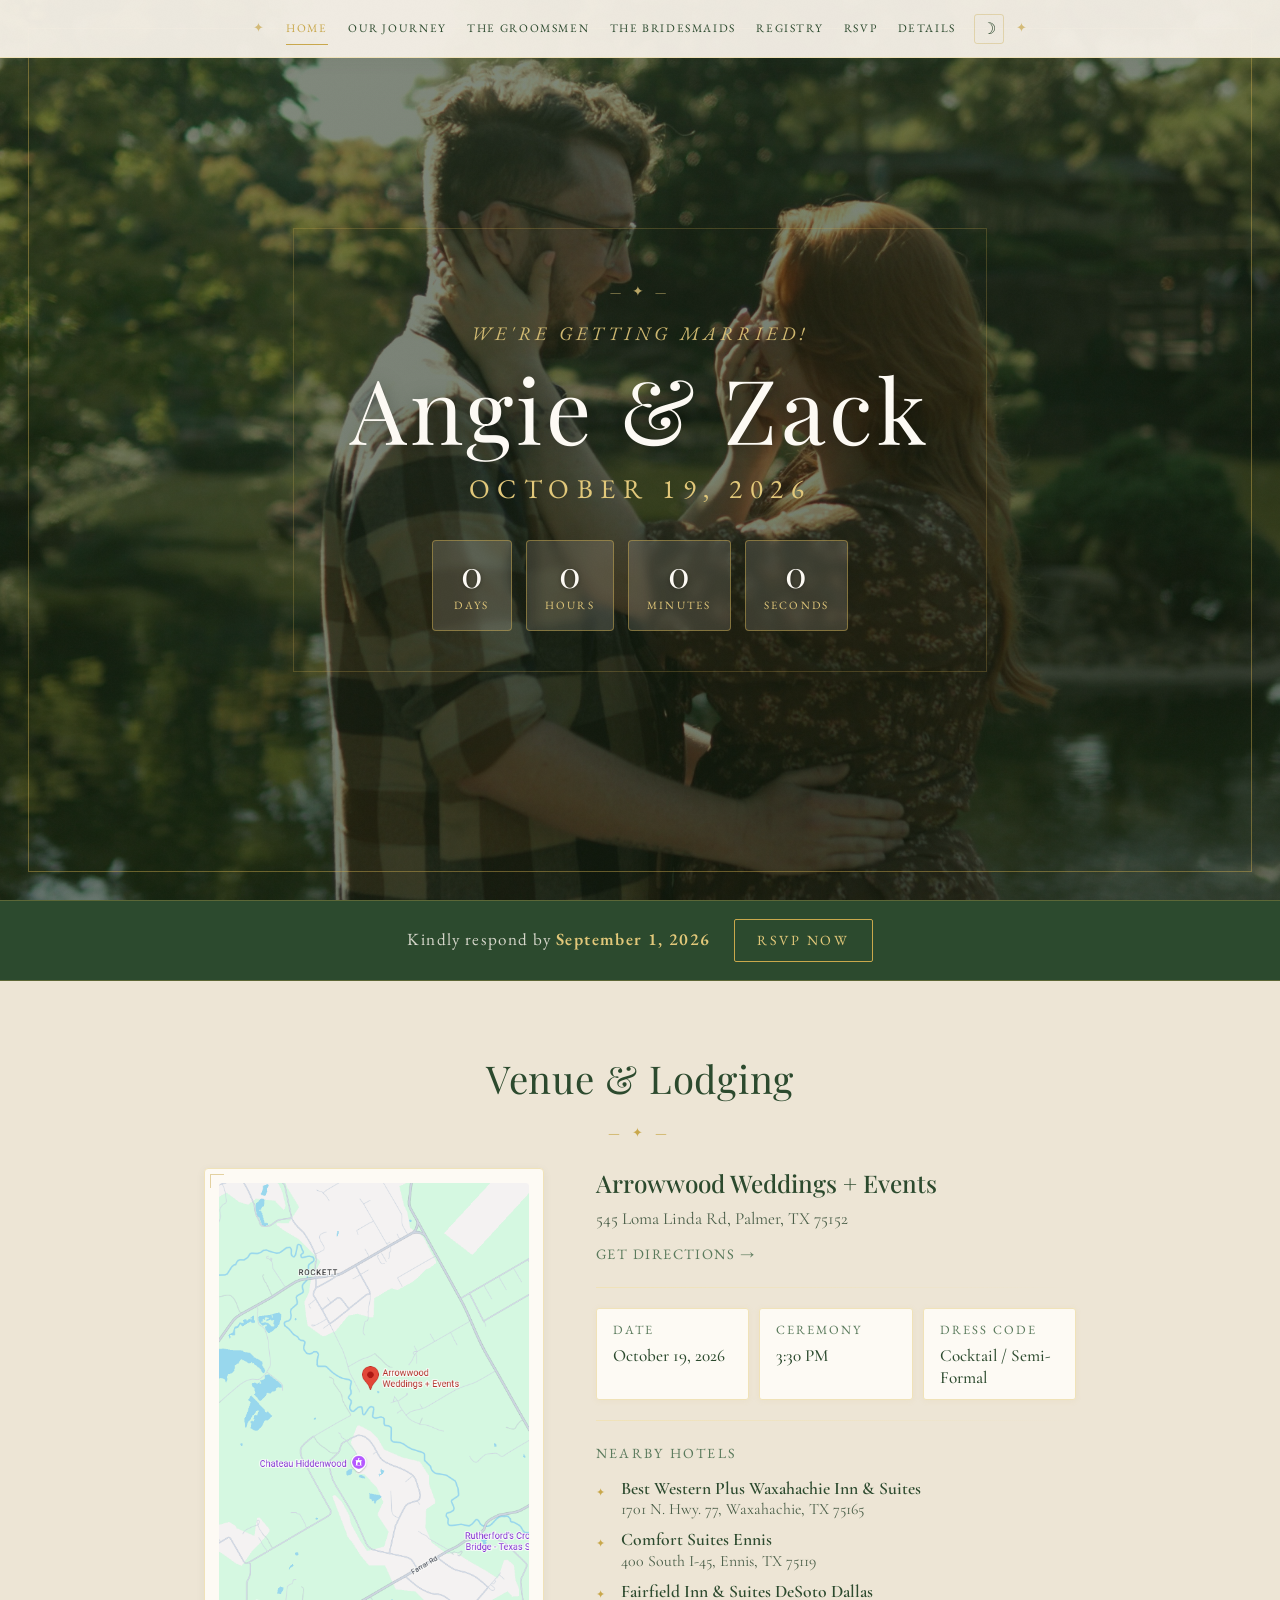
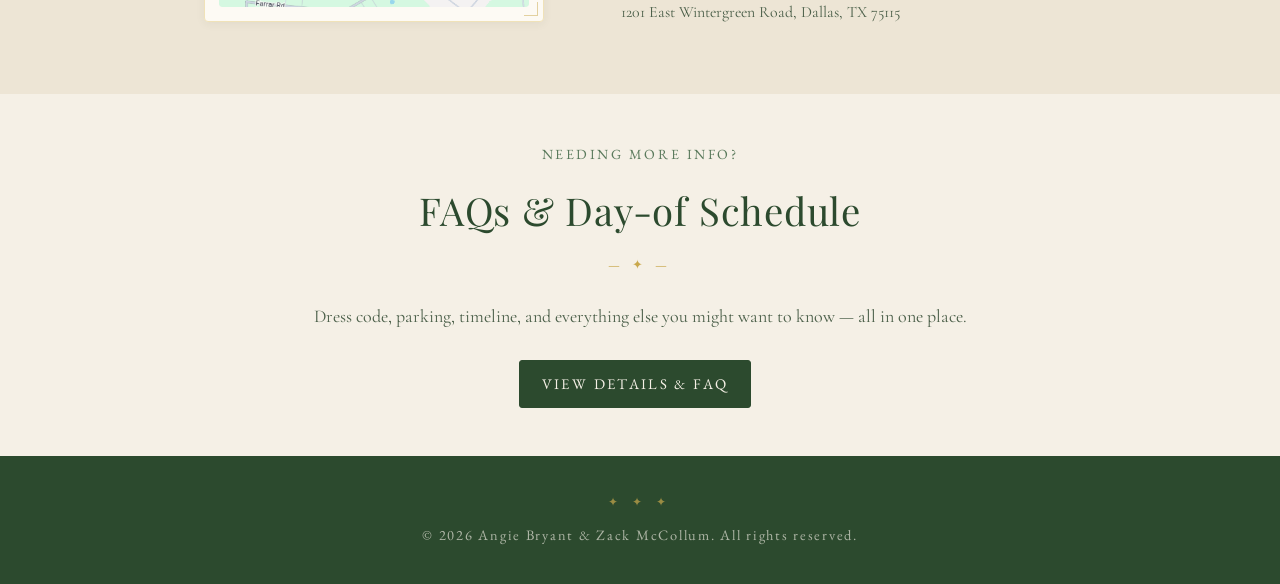
==== commit 3dcd386d: "Add files via upload" ====
--- a/index.html
+++ b/index.html
@@ -6,15 +6,6 @@
   <link rel="icon" href="data:image/svg+xml,%3Csvg xmlns='http://www.w3.org/2000/svg' viewBox='0 0 32 32'%3E%3Crect x='9' y='9' width='14' height='14' rx='1' transform='rotate(45 16 16)' fill='%23C9A84C'/%3E%3C/svg%3E" type="image/svg+xml">
 
   <title>Angie &amp; Zack — Home</title>
-  <!-- Social / OG Preview -->
-  <meta property="og:type" content="website">
-  <meta property="og:title" content="Angie &amp; Zack — October 19, 2026">
-  <meta property="og:description" content="Join us as we celebrate our wedding! Ceremony begins at 4:00 PM at Arrowwood Weddings + Events, Palmer, TX.">
-  <meta property="og:image" content="Images/Main-Page.jpg">
-  <meta name="twitter:card" content="summary_large_image">
-  <meta name="twitter:title" content="Angie &amp; Zack — October 19, 2026">
-  <meta name="twitter:description" content="Join us as we celebrate our wedding! Ceremony begins at 4:00 PM at Arrowwood Weddings + Events, Palmer, TX.">
-  <meta name="twitter:image" content="Images/Main-Page.jpg">
   <script>try{var s=localStorage.getItem("theme"),q=window.matchMedia("(prefers-color-scheme: dark)").matches?"dark":"light";document.documentElement.setAttribute("data-theme",s||q);}catch(e){}</script>
   <link rel="stylesheet" href="style.css">
   <script src="script.js" defer></script>
@@ -42,7 +33,7 @@
       <h3>We're Getting Married!</h3>
       <h1>Angie &amp; Zack</h1>
       <h2>October 19, 2026</h2>
-      <div class="countdown" data-countdown="2026-10-19T16:00:00-05:00">
+      <div class="countdown" data-countdown="2026-10-19T12:00:00-06:00">
         <div class="countdown-item"><span>0</span><small>Days</small></div>
         <div class="countdown-item"><span>0</span><small>Hours</small></div>
         <div class="countdown-item"><span>0</span><small>Minutes</small></div>
@@ -53,16 +44,8 @@
 
   <!-- RSVP Nudge Banner -->
   <section class="rsvp-nudge reveal-on-scroll">
-    <span class="rsvp-nudge-text">Kindly respond by <strong>September 7, 2026</strong></span>
+    <span class="rsvp-nudge-text">Kindly respond by <strong>September 1, 2026</strong></span>
     <a href="rsvp.html" class="rsvp-nudge-btn">RSVP Now</a>
-  </section>
-
-  <!-- Our Story Teaser -->
-  <section class="section reveal-on-scroll" style="text-align:center; padding: 64px 24px;">
-    <p style="font-family:var(--font-accent);font-size:0.78rem;letter-spacing:0.18em;text-transform:uppercase;color:var(--forest-light);margin:0 0 10px;">A love story worth telling</p>
-    <h2 class="section-title">How It All Began</h2>
-    <p style="max-width:700px;margin:0 auto 28px;color:var(--ink-soft);font-size:1.05rem;line-height:1.9;">It started with a stubborn computer password, a Marvel shirt, and a seat to the left. What began as an unlikely friendship between two self-proclaimed nerds quickly became something neither of them was expecting — and everything both of them needed.</p>
-    <a href="our-journey.html" class="btn">Read Our Story</a>
   </section>
 
   <!-- Venue & Lodging Section -->
@@ -97,7 +80,7 @@
           </div>
           <div class="venue-pill">
             <span class="venue-pill-label">Ceremony</span>
-            <span class="venue-pill-value">4:00 PM</span>
+            <span class="venue-pill-value">3:30 PM</span>
           </div>
           <div class="venue-pill">
             <span class="venue-pill-label">Dress Code</span>
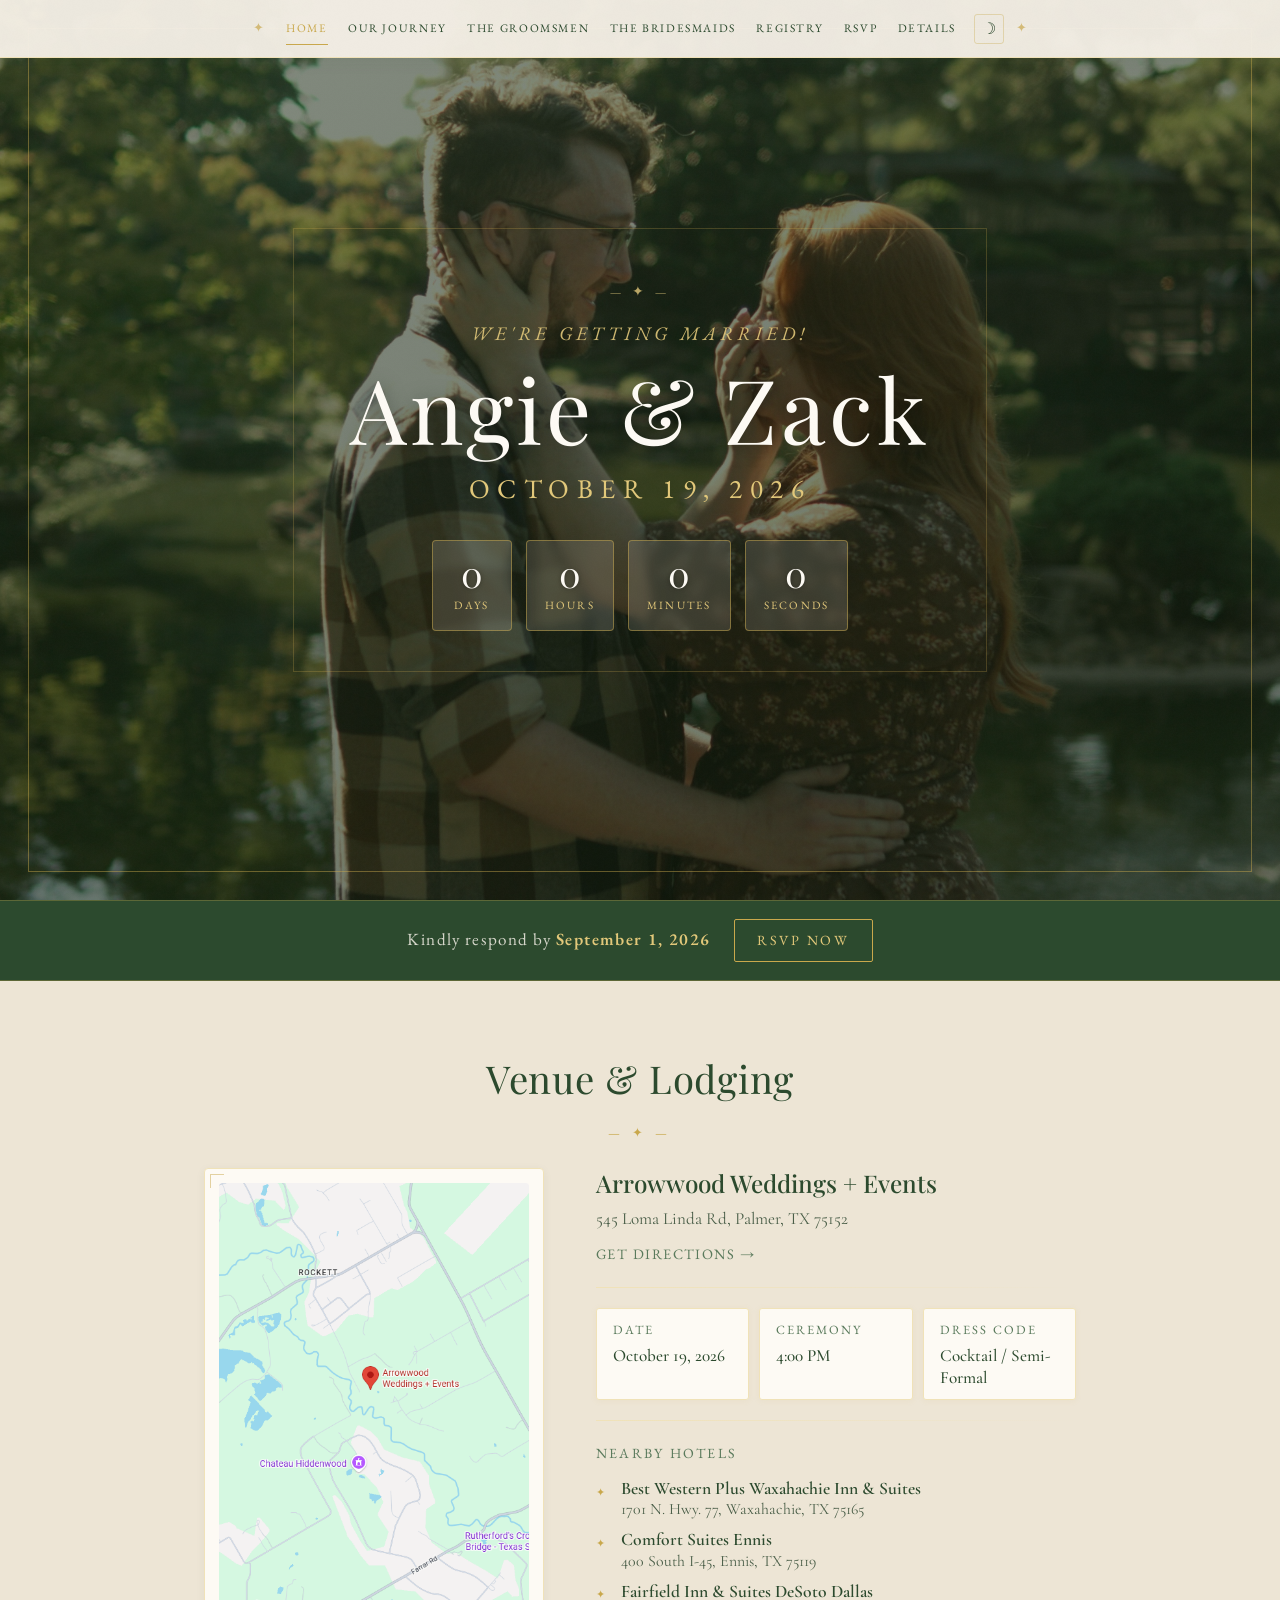
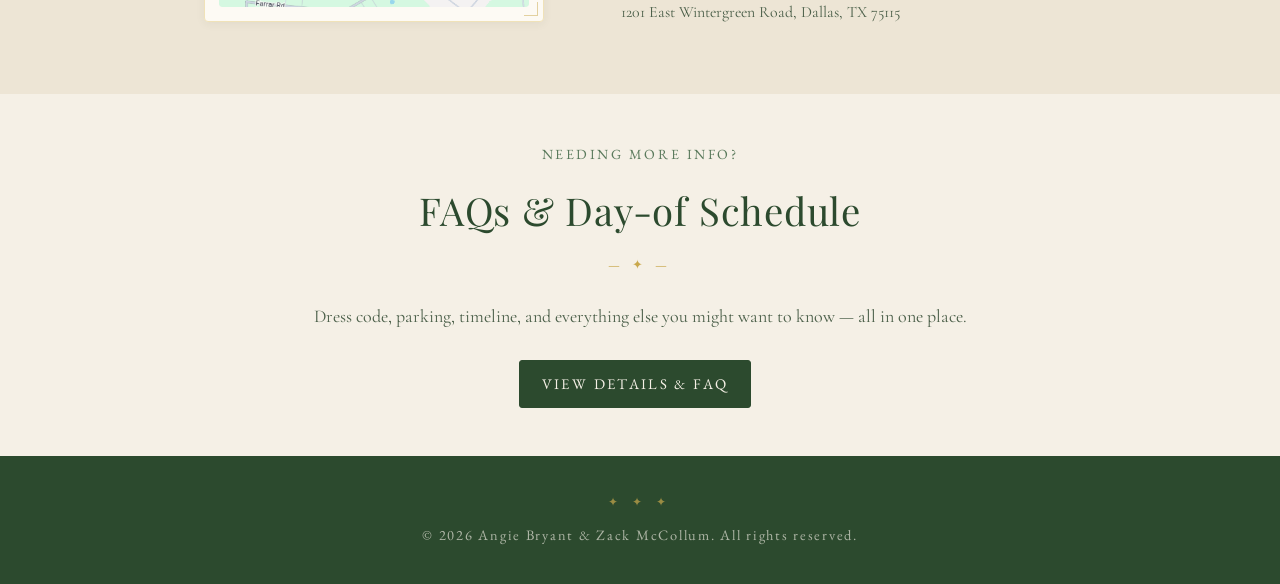
==== commit 194aaa36: "Add files via upload" ====
--- a/index.html
+++ b/index.html
@@ -80,7 +80,7 @@
           </div>
           <div class="venue-pill">
             <span class="venue-pill-label">Ceremony</span>
-            <span class="venue-pill-value">3:30 PM</span>
+            <span class="venue-pill-value">4:00 PM</span>
           </div>
           <div class="venue-pill">
             <span class="venue-pill-label">Dress Code</span>
--- a/style.css
+++ b/style.css
@@ -966,7 +966,8 @@
 /* ── People Grid (Bridesmaids / Groomsmen) ────────────────────── */
 .people-grid {
   display: grid;
-  grid-template-columns: repeat(5, 1fr);
+  grid-template-columns: repeat(auto-fit, minmax(170px, 200px));
+  justify-content: center;
   gap: 22px;
   max-width: 1100px;
   margin: 0 auto;
@@ -1402,7 +1403,7 @@
   .hero::after { inset: 14px; }
   .profile-section { gap: 24px; }
   .profile-section img { width: 100%; max-width: 320px; }
-  .people-grid { grid-template-columns: repeat(2, 1fr); gap: 14px; }
+  .people-grid { grid-template-columns: repeat(2, minmax(0, 1fr)); gap: 14px; }
   .people-grid .person-card:last-child:nth-child(odd) { grid-column: 1 / -1; max-width: calc(50% - 7px); margin: 0 auto; }
   .person-lightbox { padding: 16px; }
   .person-lightbox-content { flex-direction: column; max-height: calc(100vh - 32px); overflow-y: auto; }
@@ -1419,18 +1420,3 @@
   .countdown-item span { font-size: 1.4rem; }
   .countdown-item small { font-size: 0.54rem; letter-spacing: 0.1em; }
 }
-
-/* ── Groomsmen 6-col override support ────────────────────────── */
-@media (min-width: 900px) {
-  .people-grid[style*="repeat(6"] {
-    max-width: 1320px !important;
-  }
-}
-
-/* Force groomsmen back to 2 cols on mobile regardless of inline style */
-@media (max-width: 720px) {
-  .people-grid[style*="repeat(6"] {
-    grid-template-columns: repeat(2, 1fr) !important;
-    max-width: 100% !important;
-  }
-}
